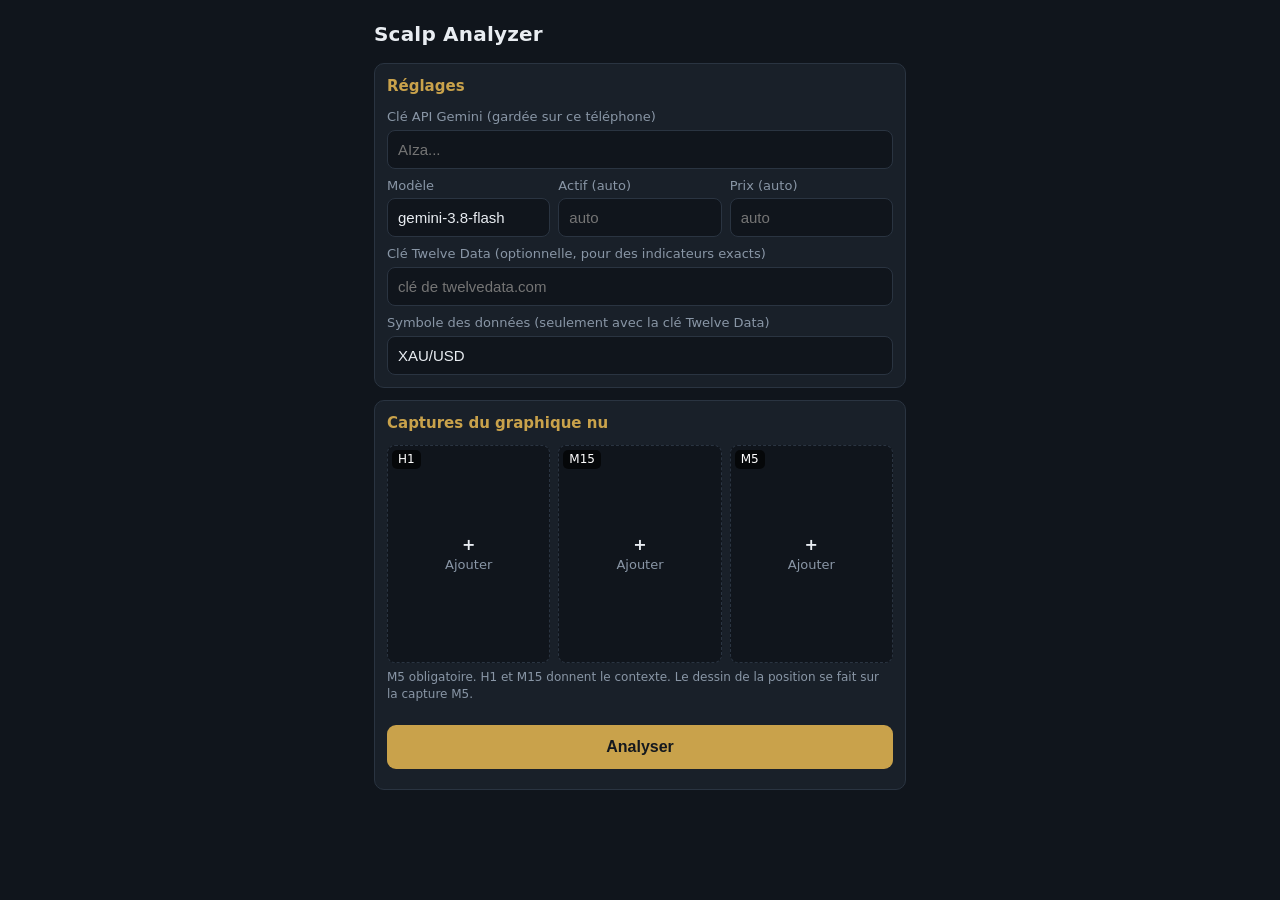
==== index.html @ 18e1fd4e "Add files via upload" ====
<!DOCTYPE html>
<html lang="fr">
<head>
<meta charset="utf-8">
<meta name="viewport" content="width=device-width,initial-scale=1">
<meta name="theme-color" content="#10151c">
<link rel="manifest" href="manifest.json">
<link rel="icon" href="icon-192.png">
<link rel="apple-touch-icon" href="icon-192.png">
<title>Scalp Analyzer</title>
<style>
:root{--bg:#10151c;--pan:#192029;--line:#2a3441;--tx:#e9edf2;--mut:#8996a6;--brass:#c9a24b;--buy:#2fbf71;--sell:#e5534b;--blue:#4c8dff}
*{box-sizing:border-box}
body{margin:0;background:var(--bg);color:var(--tx);font:15px/1.45 system-ui,-apple-system,"Segoe UI",Roboto,sans-serif;padding:14px 14px 60px;max-width:560px;margin-inline:auto}
h1{font-size:20px;margin:6px 0 14px;letter-spacing:.2px}
h2{font-size:15px;margin:0 0 10px;color:var(--brass)}
.pan{background:var(--pan);border:1px solid var(--line);border-radius:10px;padding:12px;margin-bottom:12px}
label{display:block;font-size:13px;color:var(--mut);margin:8px 0 3px}
input,select{width:100%;background:var(--bg);color:var(--tx);border:1px solid var(--line);border-radius:8px;padding:10px;font-size:15px}
input:focus,button:focus-visible{outline:2px solid var(--brass);outline-offset:1px}
.row{display:flex;gap:8px}.row>*{flex:1}
.slots{display:grid;grid-template-columns:repeat(3,1fr);gap:8px}
.slot{position:relative;border:1px dashed var(--line);border-radius:8px;aspect-ratio:3/4;display:flex;align-items:center;justify-content:center;text-align:center;font-size:13px;color:var(--mut);overflow:hidden;background:var(--bg);cursor:pointer}
.slot b{display:block;color:var(--tx);font-size:16px}
.slot img{position:absolute;inset:0;width:100%;height:100%;object-fit:cover}
.slot input{position:absolute;inset:0;opacity:0;cursor:pointer}
.slot .tag{position:absolute;left:4px;top:4px;background:#000a;color:#fff;font-size:12px;padding:1px 6px;border-radius:5px;z-index:2}
button{width:100%;background:var(--brass);color:#14181e;border:0;border-radius:9px;padding:13px;font-size:16px;font-weight:700;margin-top:10px}
button.sec{background:transparent;color:var(--tx);border:1px solid var(--line);font-weight:500;font-size:14px;padding:10px}
button:disabled{opacity:.5}
#err{color:var(--sell);font-size:14px;margin-top:8px;white-space:pre-wrap}
.verdict{display:flex;align-items:center;justify-content:space-between;margin-bottom:10px}
.badge{font-size:15px;font-weight:800;padding:4px 14px;border-radius:8px}
.BUY{background:#2fbf7122;color:var(--buy)}.SELL{background:#e5534b22;color:var(--sell)}.NO_TRADE{background:#8996a622;color:var(--mut)}
.bar{height:8px;background:var(--bg);border-radius:6px;overflow:hidden}.bar i{display:block;height:100%;background:var(--brass)}
.grid{display:grid;grid-template-columns:repeat(4,1fr);gap:6px;margin:10px 0;text-align:center}
.grid div{background:var(--bg);border-radius:8px;padding:7px 2px;font-size:12px;color:var(--mut)}.grid b{display:block;font-size:15px;color:var(--tx)}
canvas{width:100%;border-radius:8px;border:1px solid var(--line);display:block;margin-top:10px}
ul{padding-left:18px;margin:6px 0}
.hist{font-size:13px;display:flex;justify-content:space-between;border-top:1px solid var(--line);padding:7px 0;color:var(--mut)}
.hist b{color:var(--tx)}
.note{font-size:12px;color:var(--mut);margin-top:6px}
.ir{display:flex;justify-content:space-between;align-items:center;background:var(--bg);border:1px solid var(--line);border-radius:10px;padding:10px 12px;margin-bottom:7px;font-size:14px}
.pill{font-size:12px;padding:3px 10px;border-radius:14px;border:1px solid;white-space:nowrap}
.pill::before{content:"";display:inline-block;width:7px;height:7px;border-radius:50%;background:currentColor;margin-right:6px}
.pill.bull{color:var(--buy);border-color:#2fbf7155}.pill.bear{color:var(--sell);border-color:#e5534b55}.pill.neu{color:var(--brass);border-color:#c9a24b55}
#pat{margin-top:8px;font-size:14px;color:var(--tx)}
.WAIT{background:#c9a24b22;color:var(--brass)}
.valbox{background:var(--bg);border:1px solid var(--line);border-left:3px solid var(--brass);border-radius:8px;padding:9px 11px;margin:10px 0;font-size:14px}
.ckr{display:flex;gap:8px;padding:6px 0;border-top:1px solid var(--line);font-size:13px;align-items:baseline}
.ckr b{min-width:16px}.ck-oui{color:var(--buy)}.ck-par{color:var(--brass)}.ck-non{color:var(--sell)}
.ckr .pts{margin-left:auto;color:var(--mut);white-space:nowrap}
.hide{display:none}
</style>
</head>
<body>
<h1>Scalp Analyzer</h1>

<div class="pan">
  <h2>Réglages</h2>
  <label for="key">Clé API Gemini (gardée sur ce téléphone)</label>
  <input id="key" type="password" autocomplete="off" placeholder="AIza...">
  <div class="row">
    <div><label for="model">Modèle</label><input id="model"></div>
    <div><label for="asset">Actif (auto)</label><input id="asset" placeholder="auto"></div>
    <div><label for="price">Prix (auto)</label><input id="price" inputmode="decimal" placeholder="auto"></div>
  </div>
  <label for="tdkey">Clé Twelve Data (optionnelle, pour des indicateurs exacts)</label>
  <input id="tdkey" type="password" autocomplete="off" placeholder="clé de twelvedata.com">
  <label for="sym">Symbole des données (seulement avec la clé Twelve Data)</label>
  <input id="sym" placeholder="XAU/USD">
</div>

<div class="pan">
  <h2>Captures du graphique nu</h2>
  <div class="slots" id="slots"></div>
  <p class="note">M5 obligatoire. H1 et M15 donnent le contexte. Le dessin de la position se fait sur la capture M5.</p>
  <button id="go">Analyser</button>
  <div id="err"></div>
</div>

<div class="pan hide" id="res">
  <div class="verdict"><span class="badge" id="vd"></span><span id="cf"></span></div>
  <div class="bar"><i id="cfbar"></i></div>
  <div class="valbox hide" id="val"></div>
  <div class="grid">
    <div>Entrée<b id="e"></b></div><div>SL<b id="s"></b></div><div>TP<b id="t"></b></div><div>RR<b id="rr"></b></div>
  </div>
  <h2 id="ckt" class="hide" style="margin:14px 0 4px;font-size:14px">Pourquoi ce score</h2>
  <div id="ck"></div>
  <p class="note" id="pl"></p>
  <canvas id="cv"></canvas>
  <button class="sec" id="dl">Enregistrer l'image annotée</button>
  <p id="why"></p>
  <ul id="conf"></ul>
  <p class="note" id="inv"></p>
  <p id="att"></p>
  <div id="pb" class="hide">
    <h2 style="margin:16px 0 8px">Setup conditionnel</h2>
    <p id="pbc" style="margin:0 0 6px"></p>
    <div class="grid"><div>Entrée<b id="pbe"></b></div><div>SL<b id="pbs"></b></div><div>TP<b id="pbt"></b></div><div>RR<b id="pbr"></b></div></div>
    <canvas id="cv2"></canvas>
  </div>
  <div id="sc" class="hide">
    <h2 style="margin:16px 0 8px">Scénario le plus probable</h2>
    <p id="sct" style="margin:0 0 4px;font-weight:700"></p>
    <p id="scd" style="margin:0 0 6px"></p>
    <ol id="sce" style="padding-left:20px;margin:6px 0"></ol>
    <canvas id="cv3"></canvas>
    <p class="note" id="sca"></p>
  </div>
  <p class="note">Les lignes sont placées par Gemini à l'œil : vérifie-les avec l'échelle de prix avant de passer l'ordre.</p>
</div>

<div class="pan hide" id="ind">
  <h2>Indicateurs techniques</h2>
  <div id="il"></div>
  <div id="pat"></div>
  <p class="note" id="indnote">Valeurs estimées visuellement par Gemini à partir des bougies. Ce sont des approximations, pas des calculs exacts.</p>
</div>

<div class="pan hide" id="hp"><h2>Historique</h2><div id="hl"></div></div>

<script>
const $=id=>document.getElementById(id);
const st={get(k,d){try{const v=localStorage.getItem(k);return v===null?d:v}catch(e){return d}},set(k,v){try{localStorage.setItem(k,v)}catch(e){}}};
$('key').value=st.get('key','');$('model').value=st.get('model','gemini-3.8-flash');$('asset').value='';$('tdkey').value=st.get('tdkey','');$('sym').value=st.get('sym','XAU/USD');
const imgs={H1:null,M15:null,M5:null};

const PROMPT=`Tu es un trader professionnel ICT/SMC et price action, spécialisé dans le scalping en M5.
Je te donne des graphiques NUS (bougies seulement) étiquetés H1, M15, M5.
Actif : {ASSET}. Prix actuel : {PRICE}.

MÉTHODE :
- Liquidité : hauts/bas égaux, hauts/bas évidents, liquidité non prise.
- Imbalance / FVG non comblés.
- Order Block : zone d'accumulation (tout l'amas de bougies) à la base d'un mouvement impulsif qui laisse de l'imbalance. Ignore les OB déjà mitigés.
- Il faut au moins 2 confluences pour valider un trade (ex. OB + FVG, ou liquidité prise + OB).
- Entrée sur le retour du prix dans la zone. TP sur la prochaine liquidité. RR minimum 1.5.
- H1 et M15 donnent seulement le biais. Le M5 décide : un setup M5 propre contre le biais est permis avec une confiance plus basse.
- C'est du scalping : chaque analyse est indépendante, pas de limite de trades.
- NO_TRADE uniquement si aucun setup propre n'existe (pas de zone claire, prix au milieu d'un range, RR sous 1.5).

RÈGLES :
- Ne devine pas les niveaux. Si tu ne lis pas un prix avec certitude, utilise le prix actuel comme repère pour caler l'échelle.
- Ne cours pas après le prix. Si le mouvement est déjà très étendu (prix loin de la dernière zone valide OB/FVG de H1 ou M15, impulsion déjà bien avancée, ou entrée seulement possible sur un micro-FVG au sommet), ne propose PAS d'entrée : réponds NO_TRADE et indique dans "attente" la zone de prix et la condition à attendre (ex. retour dans l'OB M15 vers X puis rejet).
- plan_conditionnel : à remplir quand le trade ne peut plus être pris maintenant (entrée manquée, prix déjà parti) ou quand tu réponds NO_TRADE alors qu'un setup propre existerait si le prix revenait dans une zone (OB, FVG, retest d'une cassure, liquidité à venir). Donne sens, zone_min, zone_max, entree, sl, tp, rr (au moins 1.5), condition (la confirmation à attendre dans la zone, ex. rejet M5) et les coordonnées overlay sur la capture M5 (entry_y, sl_y, tp_y et zone {ymin,xmin,ymax,xmax}, entiers 0-1000). Si un trade est prenable maintenant, ou si aucun plan propre n'existe, mets null.
- scenario : décris TOUJOURS (même si NO_TRADE) le scénario le plus probable pour les prochaines bougies M5/M15 : biais ("haussier", "baissier" ou "range"), description courte (2 à 3 phrases), 2 à 4 etapes concrètes avec niveaux de prix (ex. retour dans le FVG vers X, rejet, puis extension vers la liquidité à Y), chemin = les points du trajet projeté sur la capture M5 (x et y entiers 0-1000, le premier point = la dernière bougie, label court), alternatif = ce qui invaliderait ce scénario et ce qui se passerait alors. Reste cohérent avec le verdict et le plan conditionnel. C'est ta lecture du graphique, pas une certitude.
- Une liquidité déjà touchée par une mèche est consommée : ne l'utilise ni comme TP ni comme confluence.
- type_ordre : "LIMIT" (ordre en attente dans la zone) ou "MARCHE" (le prix est déjà dans la zone). Vide si NO_TRADE.
- action : "ENTRER" si le trade est prenable maintenant (confirmation M5 déjà visible dans la zone, OU ordre limite sur une zone valide pas encore touchée) ; "ATTENDRE" s'il manque une validation ou si le trade n'existe qu'au retour du prix dans une zone (plan conditionnel) ; "PAS_DE_TRADE" sinon.
- validation : si ATTENDRE, la validation précise à attendre, avec un niveau de prix (ex. "clôture M5 au-dessus de 51700", "rejet de la zone 51600-51640 avec mèche et clôture verte"). Si ENTRER, le déclencheur (ex. "ordre limite à 51680"). niveau = le prix clé (0 si aucun).
- criteres : évalue le trade présenté (le principal, ou le plan conditionnel si NO_TRADE) avec exactement ces 6 clés. Pour chacune : v = "oui", "partiel" ou "non", et c = commentaire de 12 mots maximum. biais (H1 et M15 alignés avec le trade), zone (entrée sur OB/FVG valide non mitigé), liquidite (liquidité prise avant l'entrée ou cible de liquidité claire et non consommée), confluences (au moins 2), confirmation (le M5 a déjà confirmé : rejet, clôture, cassure), fraicheur (le mouvement n'est pas déjà étendu). Sois sévère : "oui" seulement si c'est visible sur la capture.
- Ne donne PAS de chiffre de confiance ni de score : l'app le calcule à partir de criteres.
- prix_lu : le prix actuel que tu lis sur la capture M5 (étiquette de prix de la dernière bougie, sur l'échelle de droite). 0 si illisible.
- actif_lu : l'actif et le timeframe que tu lis sur la capture M5 (ex. XAUUSD M5). Si les captures ne montrent pas le même actif, réponds NO_TRADE et signale-le dans raisons.

OVERLAY : coordonnées sur la capture M5, entiers de 0 à 1000 (0 = haut/gauche, 1000 = bas/droite).
- entry_y, sl_y, tp_y : position verticale des lignes.
- zones : rectangles des zones utilisées. type = "OB", "FVG" ou "LIQ".

INDICATEURS : même sur un graphique nu, estime visuellement l'état de ces indicateurs à partir des bougies : RSI (14), MACD, Volume, Tendance, EMA 50/200, Bollinger, Stochastique, ADX, Ichimoku, ATR. Donne une valeur approximative (avec ~ devant) et un état cohérent avec la valeur (ex. Stochastique "Survendu" seulement sous 20, "Suracheté" au-dessus de 80). Si tu ne peux pas estimer un indicateur, mets valeur "?" et sens "neutral". sens = "bull", "bear" ou "neutral". pattern = la figure ou le pattern principal détecté.

RÉPONDS UNIQUEMENT EN JSON valide :
{"verdict":"BUY|SELL|NO_TRADE","entree":0,"sl":0,"tp":0,"rr":0,"prix_lu":0,"actif_lu":"","type_ordre":"LIMIT","action":"ENTRER","validation":{"texte":"","niveau":0},"criteres":{"biais":{"v":"oui","c":""},"zone":{"v":"oui","c":""},"liquidite":{"v":"oui","c":""},"confluences":{"v":"oui","c":""},"confirmation":{"v":"oui","c":""},"fraicheur":{"v":"oui","c":""}},"attente":"","plan_conditionnel":{"sens":"BUY","zone_min":0,"zone_max":0,"entree":0,"sl":0,"tp":0,"rr":0,"condition":"","overlay":{"entry_y":0,"sl_y":0,"tp_y":0,"zone":{"ymin":0,"xmin":0,"ymax":0,"xmax":0}}},"scenario":{"titre":"","biais":"haussier","description":"","etapes":[""],"chemin":[{"x":0,"y":0,"label":""}],"alternatif":""},
"confluences":["..."],"invalidation":"...","raisons":"explication courte",
"indicateurs":[{"nom":"RSI (14)","valeur":"~54","etat":"Haussier","sens":"bull"}],"pattern":"...",
"overlay":{"entry_y":0,"sl_y":0,"tp_y":0,"zones":[{"type":"OB","label":"OB","ymin":0,"xmin":0,"ymax":0,"xmax":0}]}}`;

/* Emplacements de captures */
function loadImg(file){return new Promise((ok,ko)=>{const r=new FileReader();r.onerror=ko;r.onload=()=>{const im=new Image();im.onerror=ko;im.onload=()=>{const s=Math.min(1,1600/Math.max(im.width,im.height));const c=document.createElement('canvas');c.width=Math.round(im.width*s);c.height=Math.round(im.height*s);c.getContext('2d').drawImage(im,0,0,c.width,c.height);ok(c)};im.src=r.result};r.readAsDataURL(file)})}
['H1','M15','M5'].forEach(tf=>{
  const d=document.createElement('label');d.className='slot';d.style.margin=0;
  d.innerHTML=`<span class="tag">${tf}</span><span><b>+</b>Ajouter</span><input type="file" accept="image/*">`;
  d.querySelector('input').onchange=async e=>{
    const f=e.target.files[0];if(!f)return;
    try{const c=await loadImg(f);imgs[tf]=c;let im=d.querySelector('img');if(!im){im=document.createElement('img');d.appendChild(im)}im.src=c.toDataURL('image/jpeg',.6);}
    catch(x){$('err').textContent='Image illisible : '+tf}
  };
  $('slots').appendChild(d);
});

/* Indicateurs */
let real=null;
const fmt=n=>(n==null||isNaN(n))?'n/d':(Math.abs(n)>=100?n.toFixed(2):n.toFixed(4));
async function fetchSeries(sym,iv,key){
  const u='https://api.twelvedata.com/time_series?symbol='+encodeURIComponent(sym)+'&interval='+iv+'&outputsize=250&order=asc&apikey='+encodeURIComponent(key);
  const r=await fetch(u),j=await r.json();
  if(j.status==='error'||!j.values)throw new Error(j.message||('pas de données '+sym+' '+iv));
  return j.values.map(v=>({t:v.datetime,o:+v.open,h:+v.high,l:+v.low,c:+v.close,v:+v.volume||0}));
}
function ema(a,p){const k=2/(p+1);let e=a.slice(0,p).reduce((x,y)=>x+y,0)/p;const o=Array(p-1).fill(null);o.push(e);for(let i=p;i<a.length;i++){e=a[i]*k+e*(1-k);o.push(e)}return o}
function rsi(c,p=14){let g=0,l=0;for(let i=1;i<=p;i++){const d=c[i]-c[i-1];d>=0?g+=d:l-=d}g/=p;l/=p;for(let i=p+1;i<c.length;i++){const d=c[i]-c[i-1];g=(g*(p-1)+Math.max(d,0))/p;l=(l*(p-1)+Math.max(-d,0))/p}return l===0?100:100-100/(1+g/l)}
function trArr(b){return b.map((x,i)=>i?Math.max(x.h-x.l,Math.abs(x.h-b[i-1].c),Math.abs(x.l-b[i-1].c)):x.h-x.l)}
function atr(b,p=14){const t=trArr(b);let a=t.slice(1,p+1).reduce((x,y)=>x+y,0)/p;for(let i=p+1;i<t.length;i++)a=(a*(p-1)+t[i])/p;return a}
function macd(c){const e1=ema(c,12),e2=ema(c,26),m=[];for(let i=0;i<c.length;i++)if(e1[i]!=null&&e2[i]!=null)m.push(e1[i]-e2[i]);const s=ema(m,9),L=m.length-1;return{m:m[L],s:s[L],h:m[L]-s[L]}}
function stoch(b){const raw=[];for(let i=13;i<b.length;i++){const w=b.slice(i-13,i+1),hh=Math.max(...w.map(x=>x.h)),ll=Math.min(...w.map(x=>x.l));raw.push(hh===ll?50:100*(b[i].c-ll)/(hh-ll))}const k=[];for(let i=2;i<raw.length;i++)k.push((raw[i]+raw[i-1]+raw[i-2])/3);const n=k.length-1;return{k:k[n],d:(k[n]+k[n-1]+k[n-2])/3}}
function adx(b,p=14){
  const tr=[],pd=[],md=[];
  for(let i=1;i<b.length;i++){const up=b[i].h-b[i-1].h,dn=b[i-1].l-b[i].l;pd.push(up>dn&&up>0?up:0);md.push(dn>up&&dn>0?dn:0);tr.push(Math.max(b[i].h-b[i].l,Math.abs(b[i].h-b[i-1].c),Math.abs(b[i].l-b[i-1].c)))}
  const sm=a=>a.slice(0,p).reduce((x,y)=>x+y,0);
  let T=sm(tr),P=sm(pd),M=sm(md),pi=0,mi=0;const dx=[];
  for(let i=p-1;i<tr.length;i++){
    if(i>p-1){T=T-T/p+tr[i];P=P-P/p+pd[i];M=M-M/p+md[i]}
    pi=100*P/T;mi=100*M/T;dx.push(100*Math.abs(pi-mi)/((pi+mi)||1));
  }
  let a=dx.slice(0,p).reduce((x,y)=>x+y,0)/p;
  for(let i=p;i<dx.length;i++)a=(a*(p-1)+dx[i])/p;
  return{adx:a,pi,mi};
}
function hl(b,i,p){const w=b.slice(i-p+1,i+1);return(Math.max(...w.map(x=>x.h))+Math.min(...w.map(x=>x.l)))/2}
function ichi(b){const n=b.length,i=n-27,a=(hl(b,i,9)+hl(b,i,26))/2,bb=hl(b,i,52);return{top:Math.max(a,bb),bot:Math.min(a,bb)}}
function calc(b){
  if(b.length<80)throw new Error('pas assez de bougies');
  const c=b.map(x=>x.c),L=c.length-1,p=c[L];
  const e50=ema(c,50)[L],e200=b.length>=200?ema(c,200)[L]:null;
  const R=rsi(c),M=macd(c),S=stoch(b),A=adx(b),I=ichi(b),AT=atr(b);
  const w=c.slice(-20),sma=w.reduce((x,y)=>x+y,0)/20,sd=Math.sqrt(w.reduce((x,y)=>x+(y-sma)**2,0)/20);
  const pb=sd?(p-(sma-2*sd))/(4*sd):0.5;
  const t=trArr(b.slice(-100)),atrAvg=t.reduce((x,y)=>x+y,0)/t.length;
  const vols=b.map(x=>x.v),vOk=vols.slice(-20).some(v=>v>0);
  const vr=vOk?(vols.slice(-5).reduce((x,y)=>x+y,0)/5)/((vols.slice(-25,-5).reduce((x,y)=>x+y,0)/20)||1):null;
  const ref=e200!=null?e200:e50;
  const trend=e200!=null?(p>e50&&e50>e200?1:p<e50&&e50<e200?-1:0):(p>e50?1:p<e50?-1:0);
  return{p,e50,e200,R,M,S,A,I,AT,pb,atrRatio:AT/atrAvg,vr,trend};
}
function rows(r){
  const B='bull',D='bear',N='neutral',o=[];
  o.push({nom:'RSI (14)',valeur:r.R.toFixed(0),etat:r.R>70?'Suracheté':r.R<30?'Survendu':r.R>=50?'Haussier':'Baissier',sens:r.R>70?D:r.R<30?B:r.R>=50?B:D});
  o.push({nom:'MACD',valeur:'',etat:r.M.h>0?'Haussier':'Baissier',sens:r.M.h>0?B:D});
  o.push({nom:'Volume',valeur:'',etat:r.vr==null?'n/d':r.vr>1.2?'Élevé':r.vr<0.8?'Faible':'Normal',sens:N});
  o.push({nom:'Tendance',valeur:'',etat:r.trend>0?'Haussier':r.trend<0?'Baissier':'Neutre',sens:r.trend>0?B:r.trend<0?D:N});
  o.push({nom:'EMA 50/200',valeur:'',etat:r.e200==null?'n/d':r.e50>r.e200?'50 au-dessus de 200':'50 sous 200',sens:r.e200==null?N:r.e50>r.e200?B:D});
  o.push({nom:'Bollinger',valeur:'',etat:r.pb<0.2?'Bas de bande':r.pb>0.8?'Haut de bande':'Milieu',sens:r.pb<0.2?B:r.pb>0.8?D:N});
  o.push({nom:'Stochastique',valeur:r.S.k.toFixed(0),etat:r.S.k<20?'Survendu':r.S.k>80?'Suracheté':r.S.k>r.S.d?'Haussier':'Baissier',sens:r.S.k<20?B:r.S.k>80?D:r.S.k>r.S.d?B:D});
  o.push({nom:'ADX',valeur:r.A.adx.toFixed(0),etat:r.A.adx>=25?'Forte tendance':r.A.adx>=20?'Tendance modérée':'Range',sens:r.A.adx>=20?(r.A.pi>r.A.mi?B:D):N});
  o.push({nom:'Ichimoku',valeur:'',etat:r.p>r.I.top?'Au-dessus du nuage':r.p<r.I.bot?'Sous le nuage':'Dans le nuage',sens:r.p>r.I.top?B:r.p<r.I.bot?D:N});
  o.push({nom:'ATR (14)',valeur:fmt(r.AT),etat:r.atrRatio>1.3?'Vol. haute':r.atrRatio<0.7?'Vol. basse':'Vol. normale',sens:N});
  return o;
}
function sumLine(tf,r){
  const T=r.trend>0?'haussière':r.trend<0?'baissière':'neutre';
  return tf+' : prix '+fmt(r.p)+' | tendance '+T+' | EMA50 '+fmt(r.e50)+' | EMA200 '+fmt(r.e200)+' | RSI '+r.R.toFixed(0)+' | MACD hist '+fmt(r.M.h)+' | Stoch K '+r.S.k.toFixed(0)+' | ADX '+r.A.adx.toFixed(0)+' (+DI '+r.A.pi.toFixed(0)+', -DI '+r.A.mi.toFixed(0)+') | ATR '+fmt(r.AT)+' | %B Bollinger '+r.pb.toFixed(2)+' | nuage Ichimoku '+fmt(r.I.bot)+' à '+fmt(r.I.top);
}
function buildData(m5,r){
  const rows40=m5.slice(-40).map(x=>x.t.slice(5,16)+' '+fmt(x.o)+' '+fmt(x.h)+' '+fmt(x.l)+' '+fmt(x.c)).join('\n');
  return '\n\nDONNÉES DE MARCHÉ RÉELLES pour le symbole '+$('sym').value.trim()+' (calculées, exactes : elles priment sur ta lecture visuelle ; si l\'actif des captures est différent, ignore-les) :\n'+sumLine('H1',r.h1)+'\n'+sumLine('M15',r.m15)+'\n'+sumLine('M5',r.m5)+'\nDernières bougies M5 (date heure, ouverture haut bas clôture) :\n'+rows40+'\n\nConsigne : entrée, SL et TP doivent être cohérents avec ces prix réels et avec l\'ATR M5 (SL typique de 1 à 2 ATR). Mets "indicateurs":[] dans le JSON car l\'app les calcule elle-même.';
}

/* Analyse */
$('price').addEventListener('input',()=>{$('price').dataset.auto=''});
$('go').onclick=async()=>{
  $('err').textContent='';
  if($('price').dataset.auto==='1'){$('price').value='';$('price').dataset.auto=''}
  const key=$('key').value.trim();
  if(!key){$('err').textContent='Entre ta clé API Gemini.';return}
  if(!imgs.M5){$('err').textContent='Ajoute au moins la capture M5.';return}
  const tdk=$('tdkey').value.trim(),sym=$('sym').value.trim();
  st.set('key',key);st.set('model',$('model').value.trim());st.set('tdkey',tdk);st.set('sym',sym);
  $('go').disabled=true;$('go').textContent='Analyse en cours...';
  let wl=null;try{wl=await navigator.wakeLock.request('screen')}catch(e){}
  const t0=Date.now(),tick=setInterval(()=>{if($('go').textContent.indexOf('Analyse')===0)$('go').textContent='Analyse en cours... '+Math.round((Date.now()-t0)/1000)+' s'},1000);
  real=null;let extra='',warn='';
  try{
    if(tdk&&sym){
      try{
        const [m5,m15,h1]=await Promise.all([fetchSeries(sym,'5min',tdk),fetchSeries(sym,'15min',tdk),fetchSeries(sym,'1h',tdk)]);
        real={m5:calc(m5),m15:calc(m15),h1:calc(h1)};
        $('price').value=fmt(m5[m5.length-1].c);$('price').dataset.auto='1';
        extra=buildData(m5,real);
      }catch(e){warn='Données de marché indisponibles ('+e.message+'). Indicateurs estimés par Gemini.'}
    }
    const assetIn=$('asset').value.trim(),asset=assetIn||"non fourni : lis le nom de l'actif sur la capture (en haut à gauche du graphique)",price=$('price').value.trim()||"non fourni : lis-le sur la capture M5 (étiquette de prix de la dernière bougie, sur l'échelle de droite)";
    const parts=[{text:PROMPT.replace('{ASSET}',asset).replace('{PRICE}',price)+extra}];
    for(const tf of ['H1','M15','M5']) if(imgs[tf]) parts.push({text:'Capture '+tf+' :'},{inline_data:{mime_type:'image/jpeg',data:imgs[tf].toDataURL('image/jpeg',.88).split(',')[1]}});
    let think=true;
    const mk=()=>JSON.stringify({contents:[{parts}],generationConfig:Object.assign({responseMimeType:'application/json',temperature:.3},think?{thinkingConfig:{thinkingLevel:'low'}}:{})});
    const first=$('model').value.trim();
    const models=[first].concat(['gemini-3.8-flash','gemini-3.7-flash','gemini-3.5-flash'].filter(m=>m!==first));
    let j=null,last='';
    for(let mi=0;mi<models.length&&!j;mi++){
      for(let t=0;t<2&&!j;t++){
        if(mi||t)$('go').textContent='Gemini surchargé, nouvel essai...';
        try{
          const r=await fetch('https://generativelanguage.googleapis.com/v1beta/models/'+encodeURIComponent(models[mi])+':generateContent?key='+encodeURIComponent(key),{method:'POST',headers:{'Content-Type':'application/json'},body:mk()});
          const x=await r.json();
          if(r.ok){j=x;break}
          last=(x.error&&x.error.message)||('Erreur '+r.status);
          if(r.status===400&&think&&/thinking/i.test(last)){think=false;t--;continue}
          if(r.status===404)break;
          if(![429,500,503,504].includes(r.status))throw new Error(last);
        }catch(e){
          if(e instanceof TypeError)last='Connexion interrompue : reste sur l\'app pendant l\'analyse';
          else throw e;
        }
        await new Promise(z=>setTimeout(z,2500));
      }
    }
    if(!j)throw new Error(last);
    const txt=j.candidates[0].content.parts.map(p=>p.text||'').join('').replace(/```json|```/g,'').trim();
    const d=JSON.parse(txt);
    if(real&&d.actif_lu){const n=x=>String(x).toUpperCase().replace(/[^A-Z0-9]/g,'');const a=n(d.actif_lu),b=n(sym).slice(0,6);if(b&&!a.includes(b)){real=null;warn='Les données Twelve Data ('+sym+') ne correspondent pas à l\'actif des captures ('+d.actif_lu+') : indicateurs estimés par Gemini.'}}
    show(d);save(d,assetIn||d.actif_lu||'?');
    if(warn)$('err').textContent=warn;
  }catch(e){$('err').textContent='Échec : '+e.message}
  clearInterval(tick);
  try{if(wl)wl.release()}catch(e){}
  $('go').disabled=false;$('go').textContent='Analyser';
};

/* Affichage + dessin */
function show(d){
  $('res').classList.remove('hide');
  const v=['BUY','SELL'].includes(d.verdict)?d.verdict:'NO_TRADE';
  const pc=d.plan_conditionnel,okp=!!(pc&&pc.entree&&pc.sl&&pc.tp);
  let act=['ENTRER','ATTENDRE','PAS_DE_TRADE'].includes(d.action)?d.action:(v==='NO_TRADE'?'PAS_DE_TRADE':'ENTRER');
  if(v==='NO_TRADE')act=okp?'ATTENDRE':'PAS_DE_TRADE';
  const keys=[['biais','Biais H1/M15',20],['zone','Zone valide',20],['liquidite','Liquidité',15],['confluences','Confluences',10],['confirmation','Confirmation M5',15],['fraicheur','Mouvement frais',10]];
  const cr=(d.criteres&&typeof d.criteres==='object')?d.criteres:null;
  const T=v!=='NO_TRADE'?{sens:v,entree:d.entree,sl:d.sl,tp:d.tp}:(okp?{sens:pc.sens,entree:pc.entree,sl:pc.sl,tp:pc.tp}:null);
  const rrv=(T&&T.entree&&T.sl&&T.tp&&T.entree!==T.sl)?Math.abs(T.tp-T.entree)/Math.abs(T.entree-T.sl):0;
  const rrPts=rrv>=2?10:rrv>=1.5?5:0;
  const val=x=>{const q=x&&typeof x==='object'?x.v:x;return q==='oui'||q==='partiel'?q:'non'};
  let score=null;
  if(cr&&T){score=rrPts;keys.forEach(k=>{const q=val(cr[k[0]]);score+=k[2]*(q==='oui'?1:q==='partiel'?.5:0)});score=Math.round(score)}
  else if(T&&d.confiance!=null)score=Math.max(0,Math.min(100,+d.confiance||0));
  const buy=T&&String(T.sens).toUpperCase()!=='SELL';
  $('vd').textContent={ENTRER:'ENTRER MAINTENANT',ATTENDRE:'ATTENDRE LA VALIDATION',PAS_DE_TRADE:'PAS DE TRADE'}[act];
  $('vd').className='badge '+(act==='ENTRER'?(buy?'BUY':'SELL'):act==='ATTENDRE'?'WAIT':'NO_TRADE');
  $('cf').textContent=score==null?'':score+'/100 · '+(score>=70?'Solide':score>=50?'Correct':'Faible');
  $('cfbar').style.width=(score||0)+'%';
  const va=d.validation&&d.validation.texte?d.validation:null,sensTxt=T?(buy?'ACHAT':'VENTE'):'';
  let vt='';
  if(act==='ATTENDRE')vt=sensTxt+' · Attendre : '+(va?va.texte+(va.niveau?' (niveau '+va.niveau+')':''):(d.attente||'une confirmation M5 dans la zone'));
  else if(act==='ENTRER')vt=sensTxt+' · '+(va?va.texte:(d.type_ordre==='MARCHE'?'entrée au marché':'ordre limite'))+(d.type_ordre?' ('+(d.type_ordre==='MARCHE'?'AU MARCHÉ':'LIMIT')+')':'');
  $('val').textContent=vt;$('val').classList.toggle('hide',!vt);
  const f=x=>x?x:'-';
  $('e').textContent=f(T&&T.entree);$('s').textContent=f(T&&T.sl);$('t').textContent=f(T&&T.tp);$('rr').textContent=rrv?rrv.toFixed(2):'-';
  $('ck').innerHTML='';
  $('ckt').classList.toggle('hide',!(cr&&T));
  if(cr&&T)keys.concat([['rr','Ratio R/R',10]]).forEach(k=>{
    let q,com,pts;
    if(k[0]==='rr'){q=rrv>=2?'oui':rrv>=1.5?'partiel':'non';com='RR '+(rrv?rrv.toFixed(2):'-');pts=rrPts}
    else{const x=cr[k[0]];q=val(x);com=(x&&typeof x==='object'&&x.c)||'';pts=Math.round(k[2]*(q==='oui'?1:q==='partiel'?.5:0))}
    const r=document.createElement('div');r.className='ckr';
    const m=document.createElement('b');m.className=q==='oui'?'ck-oui':q==='partiel'?'ck-par':'ck-non';m.textContent=q==='oui'?'✓':q==='partiel'?'◐':'✗';
    const t=document.createElement('span');t.textContent=k[1]+(com?' : '+com:'');
    const c=document.createElement('span');c.className='pts';c.textContent=pts+'/'+k[2];
    r.append(m,t,c);$('ck').appendChild(r);
  });
  $('why').textContent=d.raisons||'';
  $('pl').textContent=(d.actif_lu||d.prix_lu)?('Lu sur la capture M5 : '+(d.actif_lu||'')+(d.prix_lu?' à '+d.prix_lu:'')):'';
  $('conf').innerHTML='';(d.confluences||[]).forEach(x=>{const li=document.createElement('li');li.textContent=x;$('conf').appendChild(li)});
  $('att').textContent=d.attente?('À surveiller : '+d.attente):'';
  $('inv').textContent=d.invalidation?'Invalidation : '+d.invalidation:'';
  const ind=real?rows(real.m5):(Array.isArray(d.indicateurs)?d.indicateurs:[]);
  const bias=x=>x.trend>0?'haussier':x.trend<0?'baissier':'neutre';
  $('indnote').textContent=real?('Indicateurs M5 calculés sur données de marché réelles. Biais M15 : '+bias(real.m15)+', H1 : '+bias(real.h1)+'.'):'Valeurs estimées visuellement par Gemini à partir des bougies. Ce sont des approximations, pas des calculs exacts.';
  $('ind').classList.toggle('hide',!ind.length);$('il').innerHTML='';
  ind.forEach(i=>{const r=document.createElement('div');r.className='ir';const a=document.createElement('span');a.textContent=(i.nom||'')+(i.valeur&&i.valeur!=='?'?' '+i.valeur:'');const b=document.createElement('span');b.className='pill '+({bull:'bull',bear:'bear'}[i.sens]||'neu');b.textContent=i.etat||'';r.append(a,b);$('il').appendChild(r)});
  $('pat').textContent=d.pattern?'Pattern détecté : '+d.pattern:'';
  $('cv').style.display=(v==='NO_TRADE')?'none':'block';
  $('pb').classList.toggle('hide',!okp);
  if(okp){
    $('pbc').textContent=(pc.sens||'')+' si le prix revient dans '+(pc.zone_min&&pc.zone_max?pc.zone_min+' - '+pc.zone_max:'la zone')+'. '+(pc.condition||'');
    $('pbe').textContent=pc.entree;$('pbs').textContent=pc.sl;$('pbt').textContent=pc.tp;$('pbr').textContent=pc.rr||'-';
    drawPlan(pc);
  }
  const sc=d.scenario,oks=!!(sc&&sc.description);
  $('sc').classList.toggle('hide',!oks);
  if(oks){
    $('sct').textContent=(sc.titre||'Scénario')+(sc.biais?' ('+sc.biais+')':'');
    $('scd').textContent=sc.description;
    $('sce').innerHTML='';(Array.isArray(sc.etapes)?sc.etapes:[]).forEach(e=>{const li=document.createElement('li');li.textContent=e;$('sce').appendChild(li)});
    $('sca').textContent=sc.alternatif?('Alternatif : '+sc.alternatif):'';
    drawPath(sc);
  }
  draw(d,v);
  $('res').scrollIntoView({behavior:'smooth'});
}
function drawPath(sc){
  const src=imgs.M5,cv=$('cv3'),w=src.width,h=src.height,x=cv.getContext('2d');
  cv.width=w;cv.height=h;x.drawImage(src,0,0);
  const P=(sc.chemin||[]).filter(p=>p&&isFinite(p.x)&&isFinite(p.y));
  if(P.length<2){cv.style.display='none';return}
  cv.style.display='block';
  const fs=Math.max(13,Math.round(w/42)),X=n=>n/1000*w,Y=n=>Math.max(0,Math.min(h,n/1000*h));
  x.font='bold '+fs+'px system-ui,sans-serif';x.textBaseline='middle';
  x.strokeStyle='#c9a24b';x.lineWidth=Math.max(3,w/300);x.setLineDash([14,9]);
  x.beginPath();P.forEach((p,i)=>i?x.lineTo(X(p.x),Y(p.y)):x.moveTo(X(p.x),Y(p.y)));x.stroke();x.setLineDash([]);
  const a=P[P.length-2],b=P[P.length-1],ang=Math.atan2(Y(b.y)-Y(a.y),X(b.x)-X(a.x)),hl=fs*1.4;
  x.fillStyle='#c9a24b';x.beginPath();x.moveTo(X(b.x),Y(b.y));
  x.lineTo(X(b.x)-hl*Math.cos(ang-.45),Y(b.y)-hl*Math.sin(ang-.45));
  x.lineTo(X(b.x)-hl*Math.cos(ang+.45),Y(b.y)-hl*Math.sin(ang+.45));x.closePath();x.fill();
  P.forEach((p,i)=>{
    x.fillStyle='#10151c';x.strokeStyle='#c9a24b';x.lineWidth=2;
    x.beginPath();x.arc(X(p.x),Y(p.y),fs*.65,0,7);x.fill();x.stroke();
    x.fillStyle='#c9a24b';x.textAlign='center';x.fillText(String(i),X(p.x),Y(p.y));x.textAlign='left';
    if(p.label){const t=String(p.label),tw=x.measureText(t).width+10,lx=X(p.x)>w*.6?X(p.x)-tw-fs:X(p.x)+fs;
      x.fillStyle='rgba(0,0,0,.72)';x.fillRect(lx,Y(p.y)-fs*.8,tw,fs*1.6);x.fillStyle='#fff';x.fillText(t,lx+5,Y(p.y))}
  });
}
function drawPlan(p){
  const src=imgs.M5,cv=$('cv2'),w=src.width,h=src.height,x=cv.getContext('2d');
  cv.width=w;cv.height=h;x.drawImage(src,0,0);
  const o=p.overlay;if(!o)return;
  const fs=Math.max(13,Math.round(w/42)),Y=n=>Math.max(0,Math.min(h,n/1000*h)),X=n=>n/1000*w;
  x.font='bold '+fs+'px system-ui,sans-serif';x.textBaseline='middle';
  const z=o.zone;
  if(z&&z.ymax){const x1=X(z.xmin),x2=X(z.xmax),y1=Y(z.ymin),y2=Y(z.ymax);x.fillStyle='rgba(255,166,43,.25)';x.fillRect(x1,y1,x2-x1,y2-y1);x.strokeStyle='rgba(255,166,43,.95)';x.lineWidth=2;x.strokeRect(x1,y1,x2-x1,y2-y1);x.fillStyle='#ffa62b';x.fillText('ZONE',x1+4,y1+fs*.8)}
  const L=(y,color,txt)=>{
    const yy=Y(y);x.strokeStyle=color;x.lineWidth=Math.max(2,w/400);x.setLineDash([12,7]);
    x.beginPath();x.moveTo(0,yy);x.lineTo(w,yy);x.stroke();x.setLineDash([]);
    const tw=x.measureText(txt).width+14;x.fillStyle=color;x.fillRect(w-tw,yy-fs*.8,tw,fs*1.6);
    x.fillStyle='#fff';x.fillText(txt,w-tw+7,yy);
  };
  L(o.tp_y,'#2fbf71','TP '+(p.tp||''));L(o.entry_y,'#c9a24b','SI RETOUR '+(p.entree||''));L(o.sl_y,'#e5534b','SL '+(p.sl||''));
}
function draw(d,v){
  const src=imgs.M5,cv=$('cv'),w=src.width,h=src.height,x=cv.getContext('2d');
  cv.width=w;cv.height=h;x.drawImage(src,0,0);
  const o=d.overlay;if(!o||v==='NO_TRADE')return;
  const fs=Math.max(13,Math.round(w/42)),Y=n=>Math.max(0,Math.min(h,n/1000*h)),X=n=>n/1000*w;
  x.font='bold '+fs+'px system-ui,sans-serif';x.textBaseline='middle';
  const col={OB:'76,141,255',FVG:'168,110,255',LIQ:'255,166,43'};
  (o.zones||[]).forEach(z=>{
    const c=col[z.type]||'200,200,200',x1=X(z.xmin),x2=X(z.xmax),y1=Y(z.ymin),y2=Y(z.ymax);
    x.fillStyle='rgba('+c+',.22)';x.fillRect(x1,y1,x2-x1,y2-y1);
    x.strokeStyle='rgba('+c+',.9)';x.lineWidth=2;x.strokeRect(x1,y1,x2-x1,y2-y1);
    x.fillStyle='rgb('+c+')';x.fillText(z.label||z.type,x1+4,y1+fs*.8);
  });
  const L=(y,color,txt)=>{
    const yy=Y(y);x.strokeStyle=color;x.lineWidth=Math.max(2,w/400);x.setLineDash([12,7]);
    x.beginPath();x.moveTo(0,yy);x.lineTo(w,yy);x.stroke();x.setLineDash([]);
    const tw=x.measureText(txt).width+14;x.fillStyle=color;x.fillRect(w-tw,yy-fs*.8,tw,fs*1.6);
    x.fillStyle='#fff';x.fillText(txt,w-tw+7,yy);
  };
  L(o.tp_y,'#2fbf71','TP '+(d.tp||''));L(o.entry_y,'#4c8dff','ENTRÉE '+(d.entree||''));L(o.sl_y,'#e5534b','SL '+(d.sl||''));
}
$('dl').onclick=()=>{const a=document.createElement('a');a.download='analyse-'+Date.now()+'.png';a.href=($('cv').style.display==='none'?$('cv2'):$('cv')).toDataURL('image/png');a.click()};

/* Historique (sans les images) */
function save(d,asset){
  let h=[];try{h=JSON.parse(st.get('hist','[]'))}catch(e){}
  h.unshift({t:new Date().toLocaleString('fr-FR',{day:'2-digit',month:'2-digit',hour:'2-digit',minute:'2-digit'}),a:asset,v:d.verdict,c:d.confiance,e:d.entree,s:d.sl,p:d.tp});
  st.set('hist',JSON.stringify(h.slice(0,40)));renderHist();
}
function renderHist(){
  let h=[];try{h=JSON.parse(st.get('hist','[]'))}catch(e){}
  $('hp').classList.toggle('hide',!h.length);$('hl').innerHTML='';
  h.forEach(i=>{const r=document.createElement('div');r.className='hist';
    r.innerHTML='<span>'+i.t+' <b></b></span><span></span>';
    r.querySelector('b').textContent=i.a+' '+i.v;
    r.lastChild.textContent=i.v==='NO_TRADE'?'-':(i.e+' / '+i.s+' / '+i.p+' ('+i.c+')');
    $('hl').appendChild(r)});
}
renderHist();
if('serviceWorker' in navigator){navigator.serviceWorker.register('sw.js').catch(()=>{})}
</script>
</body>
</html>
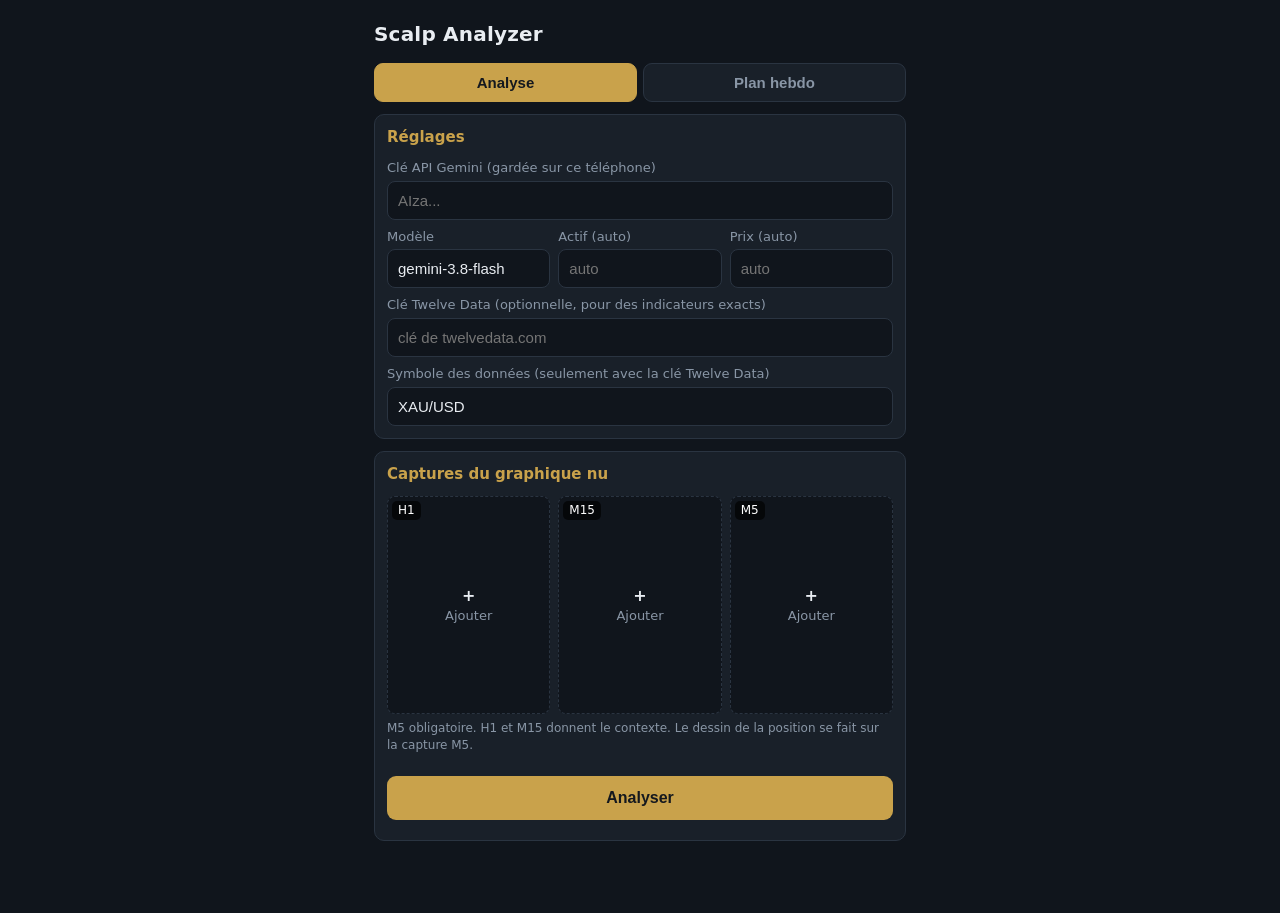
==== commit 2b4fec8d: "Add files via upload" ====
--- a/index.html
+++ b/index.html
@@ -55,6 +55,8 @@
 </head>
 <body>
 <h1>Scalp Analyzer</h1>
+<div class="pp-tabs"><button id="tabA" class="on" type="button">Analyse</button><button id="tabP" type="button">Plan hebdo</button></div>
+<div id="viewA">
 
 <div class="pan">
   <h2>Réglages</h2>
@@ -83,12 +85,15 @@
   <div class="verdict"><span class="badge" id="vd"></span><span id="cf"></span></div>
   <div class="bar"><i id="cfbar"></i></div>
   <div class="valbox hide" id="val"></div>
+  <p class="note" id="warn" style="color:var(--sell)"></p>
+  <p class="note" id="par" style="color:var(--brass)"></p>
   <div class="grid">
     <div>Entrée<b id="e"></b></div><div>SL<b id="s"></b></div><div>TP<b id="t"></b></div><div>RR<b id="rr"></b></div>
   </div>
   <h2 id="ckt" class="hide" style="margin:14px 0 4px;font-size:14px">Pourquoi ce score</h2>
   <div id="ck"></div>
   <p class="note" id="pl"></p>
+  <p class="note" id="pnote"></p>
   <canvas id="cv"></canvas>
   <button class="sec" id="dl">Enregistrer l'image annotée</button>
   <p id="why"></p>
@@ -121,6 +126,9 @@
 
 <div class="pan hide" id="hp"><h2>Historique</h2><div id="hl"></div></div>
 
+</div>
+<div id="viewP" class="hide"></div>
+
 <script>
 const $=id=>document.getElementById(id);
 const st={get(k,d){try{const v=localStorage.getItem(k);return v===null?d:v}catch(e){return d}},set(k,v){try{localStorage.setItem(k,v)}catch(e){}}};
@@ -146,6 +154,9 @@
 - Ne cours pas après le prix. Si le mouvement est déjà très étendu (prix loin de la dernière zone valide OB/FVG de H1 ou M15, impulsion déjà bien avancée, ou entrée seulement possible sur un micro-FVG au sommet), ne propose PAS d'entrée : réponds NO_TRADE et indique dans "attente" la zone de prix et la condition à attendre (ex. retour dans l'OB M15 vers X puis rejet).
 - plan_conditionnel : à remplir quand le trade ne peut plus être pris maintenant (entrée manquée, prix déjà parti) ou quand tu réponds NO_TRADE alors qu'un setup propre existerait si le prix revenait dans une zone (OB, FVG, retest d'une cassure, liquidité à venir). Donne sens, zone_min, zone_max, entree, sl, tp, rr (au moins 1.5), condition (la confirmation à attendre dans la zone, ex. rejet M5) et les coordonnées overlay sur la capture M5 (entry_y, sl_y, tp_y et zone {ymin,xmin,ymax,xmax}, entiers 0-1000). Si un trade est prenable maintenant, ou si aucun plan propre n'existe, mets null.
 - scenario : décris TOUJOURS (même si NO_TRADE) le scénario le plus probable pour les prochaines bougies M5/M15 : biais ("haussier", "baissier" ou "range"), description courte (2 à 3 phrases), 2 à 4 etapes concrètes avec niveaux de prix (ex. retour dans le FVG vers X, rejet, puis extension vers la liquidité à Y), chemin = les points du trajet projeté sur la capture M5 (x et y entiers 0-1000, le premier point = la dernière bougie, label court), alternatif = ce qui invaliderait ce scénario et ce qui se passerait alors. Reste cohérent avec le verdict et le plan conditionnel. C'est ta lecture du graphique, pas une certitude.
+- echelle : lis sur l'axe des prix de la capture M5 au moins 3 repères bien lisibles et espacés (un en haut, un au milieu, un en bas, plus l'étiquette du prix actuel si elle est visible). Pour chacun : prix (le nombre de l'étiquette) et y (position verticale de l'étiquette, entier de 0 à 1000, 0 = haut de l'image). L'app place ensuite les lignes à partir de ces repères et des prix : lis les y avec le plus grand soin.
+- Les graphiques doivent être NUS. Si tu vois sur une capture autre chose que des bougies et l'échelle de prix (indicateur, canal, ligne de tendance ou zone dessinée, texte, fenêtre vidéo ou popup qui cache le graphique), IGNORE-le totalement : ne l'utilise jamais comme signal, comme biais ni comme confluence, même s'il semble donner une direction. Liste-le dans parasites (textes courts). S'il masque une partie importante des bougies ou de l'échelle, dis-le dans raisons et mets fraicheur ou zone à partiel ou non.
+- Pour chaque zone de overlay.zones donne aussi pmin et pmax (prix bas et haut de la zone), et pour chaque point de scenario.chemin donne aussi le prix visé.
 - Une liquidité déjà touchée par une mèche est consommée : ne l'utilise ni comme TP ni comme confluence.
 - type_ordre : "LIMIT" (ordre en attente dans la zone) ou "MARCHE" (le prix est déjà dans la zone). Vide si NO_TRADE.
 - action : "ENTRER" si le trade est prenable maintenant (confirmation M5 déjà visible dans la zone, OU ordre limite sur une zone valide pas encore touchée) ; "ATTENDRE" s'il manque une validation ou si le trade n'existe qu'au retour du prix dans une zone (plan conditionnel) ; "PAS_DE_TRADE" sinon.
@@ -162,10 +173,10 @@
 INDICATEURS : même sur un graphique nu, estime visuellement l'état de ces indicateurs à partir des bougies : RSI (14), MACD, Volume, Tendance, EMA 50/200, Bollinger, Stochastique, ADX, Ichimoku, ATR. Donne une valeur approximative (avec ~ devant) et un état cohérent avec la valeur (ex. Stochastique "Survendu" seulement sous 20, "Suracheté" au-dessus de 80). Si tu ne peux pas estimer un indicateur, mets valeur "?" et sens "neutral". sens = "bull", "bear" ou "neutral". pattern = la figure ou le pattern principal détecté.
 
 RÉPONDS UNIQUEMENT EN JSON valide :
-{"verdict":"BUY|SELL|NO_TRADE","entree":0,"sl":0,"tp":0,"rr":0,"prix_lu":0,"actif_lu":"","type_ordre":"LIMIT","action":"ENTRER","validation":{"texte":"","niveau":0},"criteres":{"biais":{"v":"oui","c":""},"zone":{"v":"oui","c":""},"liquidite":{"v":"oui","c":""},"confluences":{"v":"oui","c":""},"confirmation":{"v":"oui","c":""},"fraicheur":{"v":"oui","c":""}},"attente":"","plan_conditionnel":{"sens":"BUY","zone_min":0,"zone_max":0,"entree":0,"sl":0,"tp":0,"rr":0,"condition":"","overlay":{"entry_y":0,"sl_y":0,"tp_y":0,"zone":{"ymin":0,"xmin":0,"ymax":0,"xmax":0}}},"scenario":{"titre":"","biais":"haussier","description":"","etapes":[""],"chemin":[{"x":0,"y":0,"label":""}],"alternatif":""},
+{"verdict":"BUY|SELL|NO_TRADE","entree":0,"sl":0,"tp":0,"rr":0,"prix_lu":0,"actif_lu":"","echelle":[{"prix":0,"y":0}],"parasites":[],"type_ordre":"LIMIT","action":"ENTRER","validation":{"texte":"","niveau":0},"criteres":{"biais":{"v":"oui","c":""},"zone":{"v":"oui","c":""},"liquidite":{"v":"oui","c":""},"confluences":{"v":"oui","c":""},"confirmation":{"v":"oui","c":""},"fraicheur":{"v":"oui","c":""}},"attente":"","plan_conditionnel":{"sens":"BUY","zone_min":0,"zone_max":0,"entree":0,"sl":0,"tp":0,"rr":0,"condition":"","overlay":{"entry_y":0,"sl_y":0,"tp_y":0,"zone":{"ymin":0,"xmin":0,"ymax":0,"xmax":0}}},"scenario":{"titre":"","biais":"haussier","description":"","etapes":[""],"chemin":[{"x":0,"y":0,"prix":0,"label":""}],"alternatif":""},
 "confluences":["..."],"invalidation":"...","raisons":"explication courte",
 "indicateurs":[{"nom":"RSI (14)","valeur":"~54","etat":"Haussier","sens":"bull"}],"pattern":"...",
-"overlay":{"entry_y":0,"sl_y":0,"tp_y":0,"zones":[{"type":"OB","label":"OB","ymin":0,"xmin":0,"ymax":0,"xmax":0}]}}`;
+"overlay":{"entry_y":0,"sl_y":0,"tp_y":0,"zones":[{"type":"OB","label":"OB","pmin":0,"pmax":0,"ymin":0,"xmin":0,"ymax":0,"xmax":0}]}}`;
 
 /* Emplacements de captures */
 function loadImg(file){return new Promise((ok,ko)=>{const r=new FileReader();r.onerror=ko;r.onload=()=>{const im=new Image();im.onerror=ko;im.onload=()=>{const s=Math.min(1,1600/Math.max(im.width,im.height));const c=document.createElement('canvas');c.width=Math.round(im.width*s);c.height=Math.round(im.height*s);c.getContext('2d').drawImage(im,0,0,c.width,c.height);ok(c)};im.src=r.result};r.readAsDataURL(file)})}
@@ -271,6 +282,7 @@
       }catch(e){warn='Données de marché indisponibles ('+e.message+'). Indicateurs estimés par Gemini.'}
     }
     const assetIn=$('asset').value.trim(),asset=assetIn||"non fourni : lis le nom de l'actif sur la capture (en haut à gauche du graphique)",price=$('price').value.trim()||"non fourni : lis-le sur la capture M5 (étiquette de prix de la dernière bougie, sur l'échelle de droite)";
+    try{if(window.ScalpPlan&&ScalpPlan.contextText)extra+=await ScalpPlan.contextText($('sym').value.trim())}catch(e){}
     const parts=[{text:PROMPT.replace('{ASSET}',asset).replace('{PRICE}',price)+extra}];
     for(const tf of ['H1','M15','M5']) if(imgs[tf]) parts.push({text:'Capture '+tf+' :'},{inline_data:{mime_type:'image/jpeg',data:imgs[tf].toDataURL('image/jpeg',.88).split(',')[1]}});
     let think=true;
@@ -316,8 +328,26 @@
   let act=['ENTRER','ATTENDRE','PAS_DE_TRADE'].includes(d.action)?d.action:(v==='NO_TRADE'?'PAS_DE_TRADE':'ENTRER');
   if(v==='NO_TRADE')act=okp?'ATTENDRE':'PAS_DE_TRADE';
   const keys=[['biais','Biais H1/M15',20],['zone','Zone valide',20],['liquidite','Liquidité',15],['confluences','Confluences',10],['confirmation','Confirmation M5',15],['fraicheur','Mouvement frais',10]];
-  const cr=(d.criteres&&typeof d.criteres==='object')?d.criteres:null;
+  SCALE=fitScale(d.echelle);
+  let cr=(d.criteres&&typeof d.criteres==='object')?d.criteres:null;
   const T=v!=='NO_TRADE'?{sens:v,entree:d.entree,sl:d.sl,tp:d.tp}:(okp?{sens:pc.sens,entree:pc.entree,sl:pc.sl,tp:pc.tp}:null);
+  const warns=[];
+  if(T){
+    const E=+T.entree,S=+T.sl,P=+T.tp,bu=String(T.sens).toUpperCase()!=='SELL';
+    if(bu?!(S<E&&E<P):!(P<E&&E<S))warns.push('Niveaux incohérents : vérifie SL, entrée et TP.');
+    let zmin=null,zmax=null;
+    if(v==='NO_TRADE'&&okp){zmin=+pc.zone_min;zmax=+pc.zone_max}
+    else{const zs=((d.overlay&&d.overlay.zones)||[]).filter(z=>z&&(z.type==='OB'||z.type==='FVG')&&Number(z.pmin)>0&&Number(z.pmax)>0);
+      if(zs.length){zmin=Math.min(...zs.map(z=>+z.pmin));zmax=Math.max(...zs.map(z=>+z.pmax))}}
+    if(zmin>0&&zmax>=zmin){
+      const tol=(zmax-zmin)*0.25;let bad=false;
+      if(E<zmin-tol||E>zmax+tol){warns.push('Entrée en dehors de la zone ('+zmin+' - '+zmax+').');bad=true}
+      if(bu?!(S<zmin):!(S>zmax)){warns.push('SL pas au-delà de la zone : risque de sortie prématurée.');bad=true}
+      if(bad&&cr){cr=Object.assign({},cr,{zone:{v:'non',c:'incohérent'}});warns.push('Points Zone retirés du score.')}
+    }
+    const prl=+d.prix_lu;
+    if(prl>0&&d.type_ordre==='LIMIT'&&v!=='NO_TRADE'&&(bu?E>prl*1.0003:E<prl*0.9997))warns.push('Ordre limite du mauvais côté du prix actuel : c\'est un ordre stop.');
+  }
   const rrv=(T&&T.entree&&T.sl&&T.tp&&T.entree!==T.sl)?Math.abs(T.tp-T.entree)/Math.abs(T.entree-T.sl):0;
   const rrPts=rrv>=2?10:rrv>=1.5?5:0;
   const val=x=>{const q=x&&typeof x==='object'?x.v:x;return q==='oui'||q==='partiel'?q:'non'};
@@ -334,6 +364,9 @@
   if(act==='ATTENDRE')vt=sensTxt+' · Attendre : '+(va?va.texte+(va.niveau?' (niveau '+va.niveau+')':''):(d.attente||'une confirmation M5 dans la zone'));
   else if(act==='ENTRER')vt=sensTxt+' · '+(va?va.texte:(d.type_ordre==='MARCHE'?'entrée au marché':'ordre limite'))+(d.type_ordre?' ('+(d.type_ordre==='MARCHE'?'AU MARCHÉ':'LIMIT')+')':'');
   $('val').textContent=vt;$('val').classList.toggle('hide',!vt);
+  $('warn').textContent=warns.join(' ');
+  const par=(Array.isArray(d.parasites)?d.parasites:[]).map(x=>String(x).trim()).filter(Boolean);
+  $('par').textContent=par.length?('Éléments détectés sur la capture, ignorés par l\'analyse : '+par.join(', ')+'. Retire-les pour une lecture plus fiable.'):'';
   const f=x=>x?x:'-';
   $('e').textContent=f(T&&T.entree);$('s').textContent=f(T&&T.sl);$('t').textContent=f(T&&T.tp);$('rr').textContent=rrv?rrv.toFixed(2):'-';
   $('ck').innerHTML='';
@@ -349,7 +382,8 @@
     r.append(m,t,c);$('ck').appendChild(r);
   });
   $('why').textContent=d.raisons||'';
-  $('pl').textContent=(d.actif_lu||d.prix_lu)?('Lu sur la capture M5 : '+(d.actif_lu||'')+(d.prix_lu?' à '+d.prix_lu:'')):'';
+  const pltxt=(d.actif_lu||d.prix_lu)?('Lu sur la capture M5 : '+(d.actif_lu||'')+(d.prix_lu?' à '+d.prix_lu:'')):'';
+  $('pl').textContent=pltxt+((SCALE&&SCALE.ok)?' · Lignes calées sur l\'échelle de prix.':(pltxt?' · ':'')+'Échelle de prix non lue : lignes approximatives.');
   $('conf').innerHTML='';(d.confluences||[]).forEach(x=>{const li=document.createElement('li');li.textContent=x;$('conf').appendChild(li)});
   $('att').textContent=d.attente?('À surveiller : '+d.attente):'';
   $('inv').textContent=d.invalidation?'Invalidation : '+d.invalidation:'';
@@ -376,12 +410,27 @@
     drawPath(sc);
   }
   draw(d,v);
+  $('pnote').textContent='';
+  try{if(window.ScalpPlan&&ScalpPlan.noteFor)ScalpPlan.noteFor($('sym').value.trim(),d.actif_lu||'',+d.prix_lu).then(t=>{$('pnote').textContent=t||''}).catch(()=>{})}catch(e){}
   $('res').scrollIntoView({behavior:'smooth'});
 }
+let SCALE=null;
+function fitScale(pts){
+  const P=(Array.isArray(pts)?pts:[]).map(p=>p?{prix:Number(p.prix),y:Number(p.y)}:null).filter(p=>p&&isFinite(p.prix)&&isFinite(p.y)&&p.prix>0);
+  if(P.length<2)return null;
+  const n=P.length,mx=P.reduce((a,p)=>a+p.prix,0)/n,my=P.reduce((a,p)=>a+p.y,0)/n;
+  let sxx=0,sxy=0;P.forEach(p=>{sxx+=(p.prix-mx)**2;sxy+=(p.prix-mx)*(p.y-my)});
+  if(!sxx)return null;
+  const b=sxy/sxx,a=my-b*mx;
+  if(!(b<0))return null;
+  let mr=0;P.forEach(p=>{mr=Math.max(mr,Math.abs(a+b*p.prix-p.y))});
+  return{a,b,maxres:mr,ok:mr<=10};
+}
+const PY=(price,fb)=>(SCALE&&SCALE.ok&&isFinite(price)&&Number(price)>0)?SCALE.a+SCALE.b*Number(price):fb;
 function drawPath(sc){
   const src=imgs.M5,cv=$('cv3'),w=src.width,h=src.height,x=cv.getContext('2d');
   cv.width=w;cv.height=h;x.drawImage(src,0,0);
-  const P=(sc.chemin||[]).filter(p=>p&&isFinite(p.x)&&isFinite(p.y));
+  const P=(Array.isArray(sc.chemin)?sc.chemin:[]).filter(p=>p&&isFinite(p.x)).map(p=>({x:+p.x,y:PY(p.prix,+p.y),label:p.label})).filter(p=>isFinite(p.y));
   if(P.length<2){cv.style.display='none';return}
   cv.style.display='block';
   const fs=Math.max(13,Math.round(w/42)),X=n=>n/1000*w,Y=n=>Math.max(0,Math.min(h,n/1000*h));
@@ -403,28 +452,28 @@
 function drawPlan(p){
   const src=imgs.M5,cv=$('cv2'),w=src.width,h=src.height,x=cv.getContext('2d');
   cv.width=w;cv.height=h;x.drawImage(src,0,0);
-  const o=p.overlay;if(!o)return;
+  const o=p.overlay||{};
   const fs=Math.max(13,Math.round(w/42)),Y=n=>Math.max(0,Math.min(h,n/1000*h)),X=n=>n/1000*w;
   x.font='bold '+fs+'px system-ui,sans-serif';x.textBaseline='middle';
   const z=o.zone;
-  if(z&&z.ymax){const x1=X(z.xmin),x2=X(z.xmax),y1=Y(z.ymin),y2=Y(z.ymax);x.fillStyle='rgba(255,166,43,.25)';x.fillRect(x1,y1,x2-x1,y2-y1);x.strokeStyle='rgba(255,166,43,.95)';x.lineWidth=2;x.strokeRect(x1,y1,x2-x1,y2-y1);x.fillStyle='#ffa62b';x.fillText('ZONE',x1+4,y1+fs*.8)}
+  if(z&&isFinite(PY(p.zone_max,z.ymin))&&isFinite(PY(p.zone_min,z.ymax))&&isFinite(z.xmin)&&isFinite(z.xmax)){const x1=X(z.xmin),x2=X(z.xmax),y1=Y(PY(p.zone_max,z.ymin)),y2=Y(PY(p.zone_min,z.ymax));x.fillStyle='rgba(255,166,43,.25)';x.fillRect(x1,y1,x2-x1,y2-y1);x.strokeStyle='rgba(255,166,43,.95)';x.lineWidth=2;x.strokeRect(x1,y1,x2-x1,y2-y1);x.fillStyle='#ffa62b';x.fillText('ZONE',x1+4,y1+fs*.8)}
   const L=(y,color,txt)=>{
     const yy=Y(y);x.strokeStyle=color;x.lineWidth=Math.max(2,w/400);x.setLineDash([12,7]);
     x.beginPath();x.moveTo(0,yy);x.lineTo(w,yy);x.stroke();x.setLineDash([]);
     const tw=x.measureText(txt).width+14;x.fillStyle=color;x.fillRect(w-tw,yy-fs*.8,tw,fs*1.6);
     x.fillStyle='#fff';x.fillText(txt,w-tw+7,yy);
   };
-  L(o.tp_y,'#2fbf71','TP '+(p.tp||''));L(o.entry_y,'#c9a24b','SI RETOUR '+(p.entree||''));L(o.sl_y,'#e5534b','SL '+(p.sl||''));
+  L(PY(p.tp,o.tp_y),'#2fbf71','TP '+(p.tp||''));L(PY(p.entree,o.entry_y),'#c9a24b','SI RETOUR '+(p.entree||''));L(PY(p.sl,o.sl_y),'#e5534b','SL '+(p.sl||''));
 }
 function draw(d,v){
   const src=imgs.M5,cv=$('cv'),w=src.width,h=src.height,x=cv.getContext('2d');
   cv.width=w;cv.height=h;x.drawImage(src,0,0);
-  const o=d.overlay;if(!o||v==='NO_TRADE')return;
+  const o=d.overlay||{};if(v==='NO_TRADE')return;
   const fs=Math.max(13,Math.round(w/42)),Y=n=>Math.max(0,Math.min(h,n/1000*h)),X=n=>n/1000*w;
   x.font='bold '+fs+'px system-ui,sans-serif';x.textBaseline='middle';
   const col={OB:'76,141,255',FVG:'168,110,255',LIQ:'255,166,43'};
   (o.zones||[]).forEach(z=>{
-    const c=col[z.type]||'200,200,200',x1=X(z.xmin),x2=X(z.xmax),y1=Y(z.ymin),y2=Y(z.ymax);
+    const c=col[z.type]||'200,200,200',x1=X(z.xmin),x2=X(z.xmax),y1=Y(PY(z.pmax,z.ymin)),y2=Y(PY(z.pmin,z.ymax));
     x.fillStyle='rgba('+c+',.22)';x.fillRect(x1,y1,x2-x1,y2-y1);
     x.strokeStyle='rgba('+c+',.9)';x.lineWidth=2;x.strokeRect(x1,y1,x2-x1,y2-y1);
     x.fillStyle='rgb('+c+')';x.fillText(z.label||z.type,x1+4,y1+fs*.8);
@@ -435,7 +484,7 @@
     const tw=x.measureText(txt).width+14;x.fillStyle=color;x.fillRect(w-tw,yy-fs*.8,tw,fs*1.6);
     x.fillStyle='#fff';x.fillText(txt,w-tw+7,yy);
   };
-  L(o.tp_y,'#2fbf71','TP '+(d.tp||''));L(o.entry_y,'#4c8dff','ENTRÉE '+(d.entree||''));L(o.sl_y,'#e5534b','SL '+(d.sl||''));
+  L(PY(d.tp,o.tp_y),'#2fbf71','TP '+(d.tp||''));L(PY(d.entree,o.entry_y),'#4c8dff','ENTRÉE '+(d.entree||''));L(PY(d.sl,o.sl_y),'#e5534b','SL '+(d.sl||''));
 }
 $('dl').onclick=()=>{const a=document.createElement('a');a.download='analyse-'+Date.now()+'.png';a.href=($('cv').style.display==='none'?$('cv2'):$('cv')).toDataURL('image/png');a.click()};
 
@@ -457,5 +506,6 @@
 renderHist();
 if('serviceWorker' in navigator){navigator.serviceWorker.register('sw.js').catch(()=>{})}
 </script>
+<script src="plan.js"></script>
 </body>
 </html>
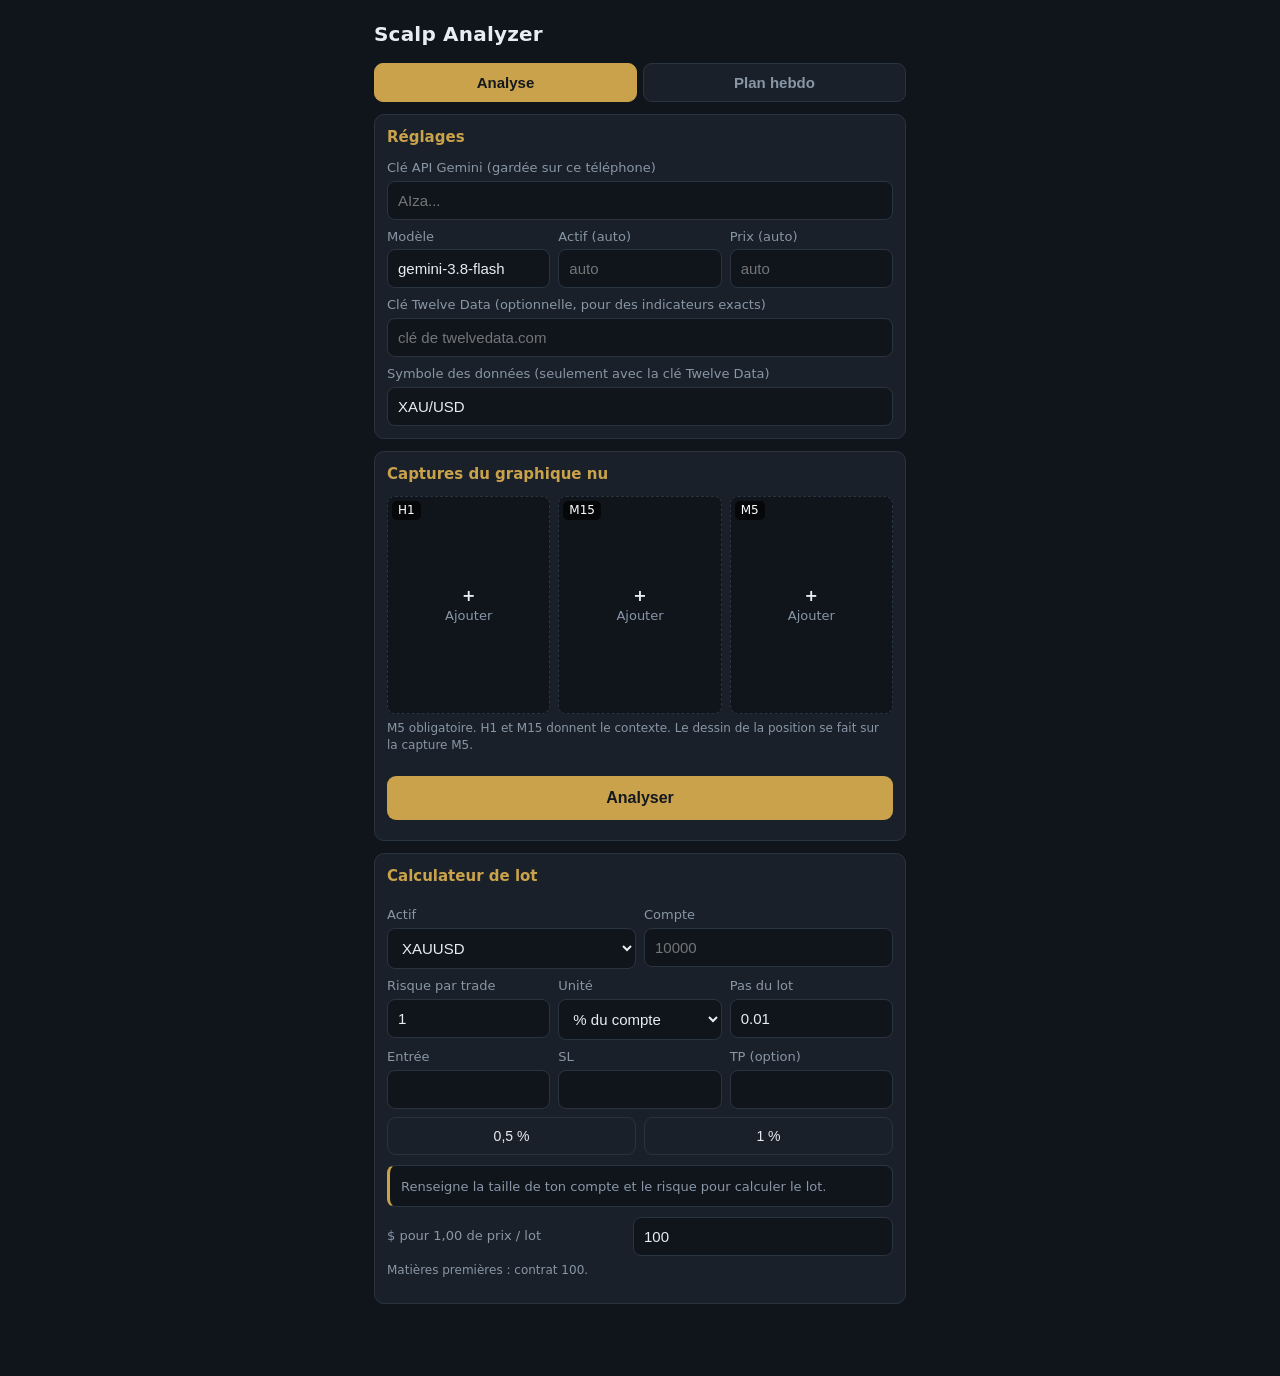
==== commit d4a29911: "Add files via upload" ====
--- a/index.html
+++ b/index.html
@@ -124,7 +124,7 @@
   <p class="note" id="indnote">Valeurs estimées visuellement par Gemini à partir des bougies. Ce sont des approximations, pas des calculs exacts.</p>
 </div>
 
-<div class="pan hide" id="hp"><h2>Historique</h2><div id="hl"></div></div>
+<div class="pan hide" id="hp"><h2>Historique</h2><a href="journal-dashboard.html" style="display:block;margin:-4px 0 8px;font-size:13px;color:var(--brass)">Ouvrir le tableau de bord →</a><div id="hl"></div></div>
 
 </div>
 <div id="viewP" class="hide"></div>
@@ -258,6 +258,22 @@
   return '\n\nDONNÉES DE MARCHÉ RÉELLES pour le symbole '+$('sym').value.trim()+' (calculées, exactes : elles priment sur ta lecture visuelle ; si l\'actif des captures est différent, ignore-les) :\n'+sumLine('H1',r.h1)+'\n'+sumLine('M15',r.m15)+'\n'+sumLine('M5',r.m5)+'\nDernières bougies M5 (date heure, ouverture haut bas clôture) :\n'+rows40+'\n\nConsigne : entrée, SL et TP doivent être cohérents avec ces prix réels et avec l\'ATR M5 (SL typique de 1 à 2 ATR). Mets "indicateurs":[] dans le JSON car l\'app les calcule elle-même.';
 }
 
+/* Détection automatique de l'actif : Gemini lit le nom sur la capture M5 (appel court) */
+async function detectAsset(key){
+  const body=JSON.stringify({contents:[{parts:[{text:'Lis sur cette capture de graphique le nom de l\'actif (ex. XAUUSD, US30, EURUSD, BTCUSD), en général en haut à gauche. Réponds UNIQUEMENT en JSON : {"actif":""}. Laisse vide si illisible.'},{inline_data:{mime_type:'image/jpeg',data:imgs.M5.toDataURL('image/jpeg',.7).split(',')[1]}}]}],generationConfig:{responseMimeType:'application/json',temperature:0}});
+  const ms=[$('model').value.trim(),'gemini-3.8-flash','gemini-3.7-flash','gemini-3.5-flash'].filter((m,i,a)=>m&&a.indexOf(m)===i);
+  for(const m of ms){
+    try{
+      const r=await fetch('https://generativelanguage.googleapis.com/v1beta/models/'+encodeURIComponent(m)+':generateContent?key='+encodeURIComponent(key),{method:'POST',headers:{'Content-Type':'application/json'},body});
+      if(!r.ok)continue;
+      const x=await r.json();
+      const t=x.candidates[0].content.parts.map(p=>p.text||'').join('').replace(/```json|```/g,'').trim();
+      return String(JSON.parse(t).actif||'').trim();
+    }catch(e){}
+  }
+  return '';
+}
+
 /* Analyse */
 $('price').addEventListener('input',()=>{$('price').dataset.auto=''});
 $('go').onclick=async()=>{
@@ -266,13 +282,20 @@
   const key=$('key').value.trim();
   if(!key){$('err').textContent='Entre ta clé API Gemini.';return}
   if(!imgs.M5){$('err').textContent='Ajoute au moins la capture M5.';return}
-  const tdk=$('tdkey').value.trim(),sym=$('sym').value.trim();
+  const tdk=$('tdkey').value.trim();let sym=$('sym').value.trim();
   st.set('key',key);st.set('model',$('model').value.trim());st.set('tdkey',tdk);st.set('sym',sym);
   $('go').disabled=true;$('go').textContent='Analyse en cours...';
   let wl=null;try{wl=await navigator.wakeLock.request('screen')}catch(e){}
   const t0=Date.now(),tick=setInterval(()=>{if($('go').textContent.indexOf('Analyse')===0)$('go').textContent='Analyse en cours... '+Math.round((Date.now()-t0)/1000)+' s'},1000);
-  real=null;let extra='',warn='';
+  real=null;let extra='',warn='',planSym=sym;
   try{
+    // Actif choisi automatiquement : champ « Actif » s'il est rempli, sinon lu par Gemini sur la capture M5
+    try{
+      const txt=$('asset').value.trim()||await detectAsset(key);
+      const rs=txt&&window.ScalpPlan&&ScalpPlan.resolveSymbol?ScalpPlan.resolveSymbol(txt):'';
+      if(rs){planSym=rs;$('sym').value=rs;sym=rs;st.set('sym',rs);const hp=await ScalpPlan.hasPlan(rs);$('asset').placeholder='auto · '+rs+(hp?' · plan hebdo ✓':' · sans plan hebdo')}
+      else{planSym='';$('asset').placeholder='auto · '+(txt||'actif non lu')+' (non reconnu)'}
+    }catch(e){}
     if(tdk&&sym){
       try{
         const [m5,m15,h1]=await Promise.all([fetchSeries(sym,'5min',tdk),fetchSeries(sym,'15min',tdk),fetchSeries(sym,'1h',tdk)]);
@@ -282,7 +305,7 @@
       }catch(e){warn='Données de marché indisponibles ('+e.message+'). Indicateurs estimés par Gemini.'}
     }
     const assetIn=$('asset').value.trim(),asset=assetIn||"non fourni : lis le nom de l'actif sur la capture (en haut à gauche du graphique)",price=$('price').value.trim()||"non fourni : lis-le sur la capture M5 (étiquette de prix de la dernière bougie, sur l'échelle de droite)";
-    try{if(window.ScalpPlan&&ScalpPlan.contextText)extra+=await ScalpPlan.contextText($('sym').value.trim())}catch(e){}
+    try{if(window.ScalpPlan&&ScalpPlan.contextText)extra+=await ScalpPlan.contextText(planSym)}catch(e){}
     const parts=[{text:PROMPT.replace('{ASSET}',asset).replace('{PRICE}',price)+extra}];
     for(const tf of ['H1','M15','M5']) if(imgs[tf]) parts.push({text:'Capture '+tf+' :'},{inline_data:{mime_type:'image/jpeg',data:imgs[tf].toDataURL('image/jpeg',.88).split(',')[1]}});
     let think=true;
@@ -311,7 +334,7 @@
     if(!j)throw new Error(last);
     const txt=j.candidates[0].content.parts.map(p=>p.text||'').join('').replace(/```json|```/g,'').trim();
     const d=JSON.parse(txt);
-    if(real&&d.actif_lu){const n=x=>String(x).toUpperCase().replace(/[^A-Z0-9]/g,'');const a=n(d.actif_lu),b=n(sym).slice(0,6);if(b&&!a.includes(b)){real=null;warn='Les données Twelve Data ('+sym+') ne correspondent pas à l\'actif des captures ('+d.actif_lu+') : indicateurs estimés par Gemini.'}}
+    if(real&&d.actif_lu){const n=x=>String(x).toUpperCase().replace(/[^A-Z0-9]/g,'');const a=n(d.actif_lu),b=n(sym).slice(0,6),rs=(window.ScalpPlan&&ScalpPlan.resolveSymbol)?ScalpPlan.resolveSymbol(d.actif_lu):'';if(rs?rs!==sym:(b&&!a.includes(b))){real=null;warn='Les données Twelve Data ('+sym+') ne correspondent pas à l\'actif des captures ('+d.actif_lu+') : indicateurs estimés par Gemini.'}}
     show(d);save(d,assetIn||d.actif_lu||'?');
     if(warn)$('err').textContent=warn;
   }catch(e){$('err').textContent='Échec : '+e.message}
@@ -411,7 +434,7 @@
   }
   draw(d,v);
   $('pnote').textContent='';
-  try{if(window.ScalpPlan&&ScalpPlan.noteFor)ScalpPlan.noteFor($('sym').value.trim(),d.actif_lu||'',+d.prix_lu).then(t=>{$('pnote').textContent=t||''}).catch(()=>{})}catch(e){}
+  try{if(window.ScalpPlan&&ScalpPlan.noteFor)ScalpPlan.noteFor(ScalpPlan.resolveSymbol?ScalpPlan.resolveSymbol(d.actif_lu||''):'',d.actif_lu||'',+d.prix_lu).then(t=>{$('pnote').textContent=t||''}).catch(()=>{})}catch(e){}
   $('res').scrollIntoView({behavior:'smooth'});
 }
 let SCALE=null;
@@ -504,8 +527,15 @@
     $('hl').appendChild(r)});
 }
 renderHist();
-if('serviceWorker' in navigator){navigator.serviceWorker.register('sw.js').catch(()=>{})}
+if('serviceWorker' in navigator){
+  const hadSW=!!navigator.serviceWorker.controller;
+  // Quand une nouvelle version de l'app est installée, la page se recharge seule (sauf pendant une analyse).
+  navigator.serviceWorker.addEventListener('controllerchange',()=>{if(!hadSW||window.__rl)return;window.__rl=1;const g=document.getElementById('go');if(!g||!g.disabled)location.reload()});
+  navigator.serviceWorker.register('sw.js',{updateViaCache:'none'}).then(r=>r.update()).catch(()=>{});
+}
 </script>
 <script src="plan.js"></script>
+<script src="lot.js?v=1"></script>
+<script src="journal.js?v=22"></script>
 </body>
 </html>
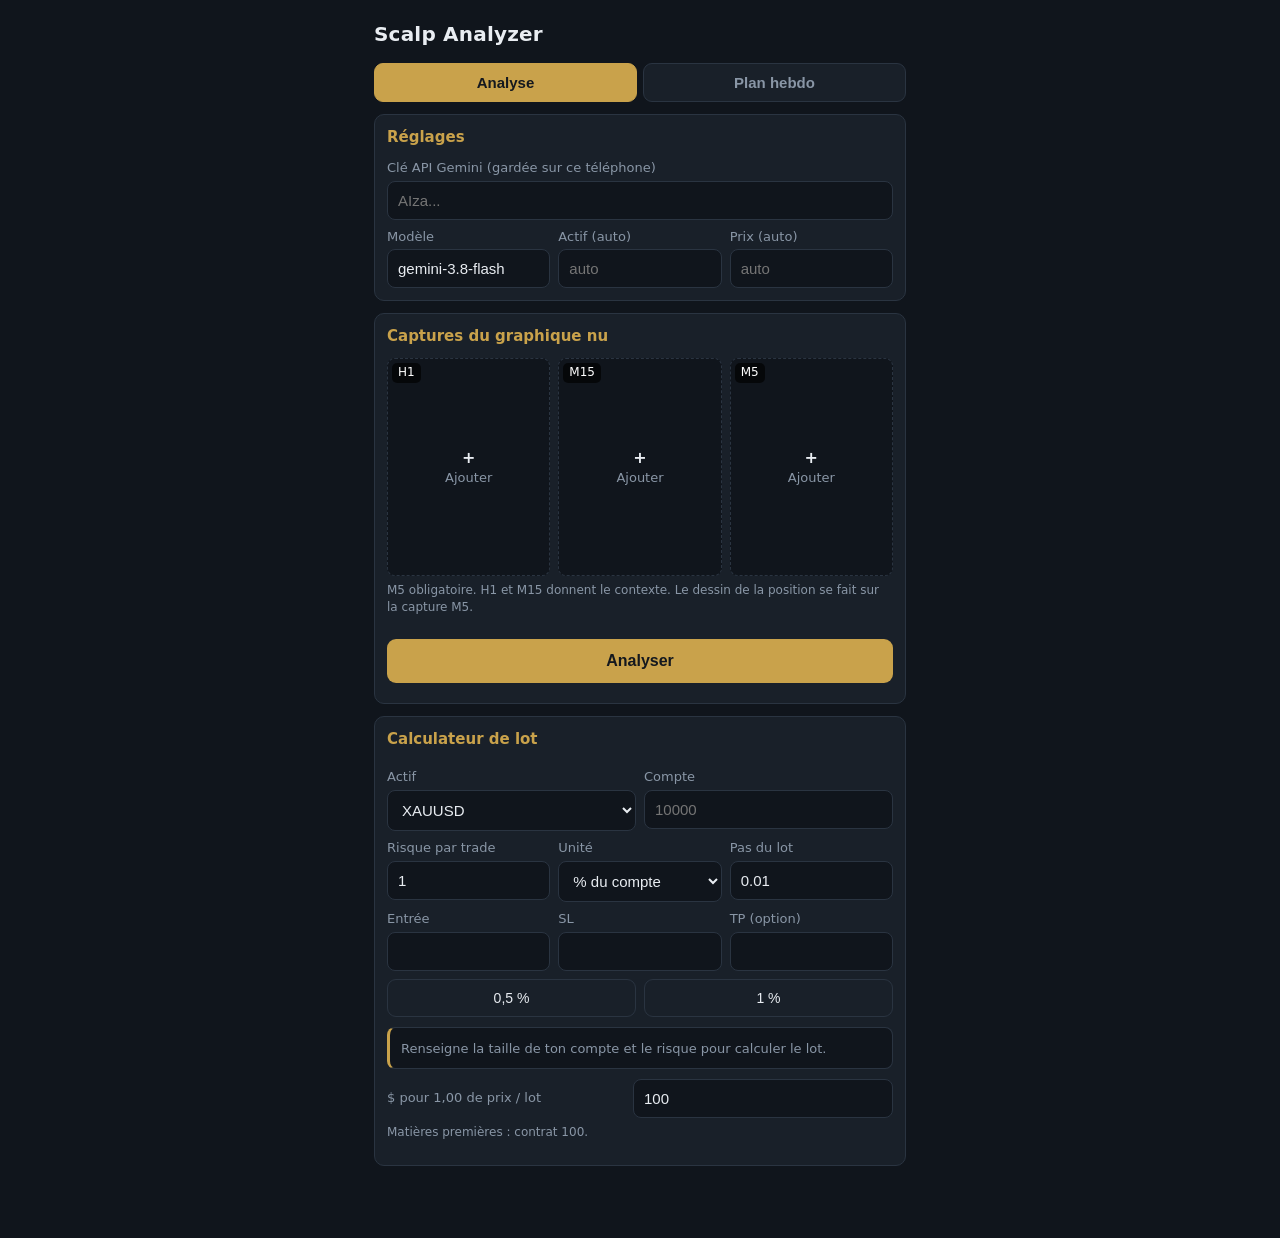
==== commit d19e5528: "Add files via upload" ====
--- a/index.html
+++ b/index.html
@@ -67,10 +67,6 @@
     <div><label for="asset">Actif (auto)</label><input id="asset" placeholder="auto"></div>
     <div><label for="price">Prix (auto)</label><input id="price" inputmode="decimal" placeholder="auto"></div>
   </div>
-  <label for="tdkey">Clé Twelve Data (optionnelle, pour des indicateurs exacts)</label>
-  <input id="tdkey" type="password" autocomplete="off" placeholder="clé de twelvedata.com">
-  <label for="sym">Symbole des données (seulement avec la clé Twelve Data)</label>
-  <input id="sym" placeholder="XAU/USD">
 </div>
 
 <div class="pan">
@@ -132,7 +128,7 @@
 <script>
 const $=id=>document.getElementById(id);
 const st={get(k,d){try{const v=localStorage.getItem(k);return v===null?d:v}catch(e){return d}},set(k,v){try{localStorage.setItem(k,v)}catch(e){}}};
-$('key').value=st.get('key','');$('model').value=st.get('model','gemini-3.8-flash');$('asset').value='';$('tdkey').value=st.get('tdkey','');$('sym').value=st.get('sym','XAU/USD');
+$('key').value=st.get('key','');$('model').value=st.get('model','gemini-3.8-flash');$('asset').value='';try{localStorage.removeItem('tdkey');localStorage.removeItem('sym')}catch(e){}
 const imgs={H1:null,M15:null,M5:null};
 
 const PROMPT=`Tu es un trader professionnel ICT/SMC et price action, spécialisé dans le scalping en M5.
@@ -179,7 +175,7 @@
 "overlay":{"entry_y":0,"sl_y":0,"tp_y":0,"zones":[{"type":"OB","label":"OB","pmin":0,"pmax":0,"ymin":0,"xmin":0,"ymax":0,"xmax":0}]}}`;
 
 /* Emplacements de captures */
-function loadImg(file){return new Promise((ok,ko)=>{const r=new FileReader();r.onerror=ko;r.onload=()=>{const im=new Image();im.onerror=ko;im.onload=()=>{const s=Math.min(1,1600/Math.max(im.width,im.height));const c=document.createElement('canvas');c.width=Math.round(im.width*s);c.height=Math.round(im.height*s);c.getContext('2d').drawImage(im,0,0,c.width,c.height);ok(c)};im.src=r.result};r.readAsDataURL(file)})}
+function loadImg(file){return new Promise((ok,ko)=>{const r=new FileReader();r.onerror=ko;r.onload=()=>{const im=new Image();im.onerror=ko;im.onload=()=>{const s=Math.min(1,1400/Math.max(im.width,im.height));const c=document.createElement('canvas');c.width=Math.round(im.width*s);c.height=Math.round(im.height*s);c.getContext('2d').drawImage(im,0,0,c.width,c.height);ok(c)};im.src=r.result};r.readAsDataURL(file)})}
 ['H1','M15','M5'].forEach(tf=>{
   const d=document.createElement('label');d.className='slot';d.style.margin=0;
   d.innerHTML=`<span class="tag">${tf}</span><span><b>+</b>Ajouter</span><input type="file" accept="image/*">`;
@@ -191,87 +187,20 @@
   $('slots').appendChild(d);
 });
 
-/* Indicateurs */
-let real=null;
-const fmt=n=>(n==null||isNaN(n))?'n/d':(Math.abs(n)>=100?n.toFixed(2):n.toFixed(4));
-async function fetchSeries(sym,iv,key){
-  const u='https://api.twelvedata.com/time_series?symbol='+encodeURIComponent(sym)+'&interval='+iv+'&outputsize=250&order=asc&apikey='+encodeURIComponent(key);
-  const r=await fetch(u),j=await r.json();
-  if(j.status==='error'||!j.values)throw new Error(j.message||('pas de données '+sym+' '+iv));
-  return j.values.map(v=>({t:v.datetime,o:+v.open,h:+v.high,l:+v.low,c:+v.close,v:+v.volume||0}));
-}
-function ema(a,p){const k=2/(p+1);let e=a.slice(0,p).reduce((x,y)=>x+y,0)/p;const o=Array(p-1).fill(null);o.push(e);for(let i=p;i<a.length;i++){e=a[i]*k+e*(1-k);o.push(e)}return o}
-function rsi(c,p=14){let g=0,l=0;for(let i=1;i<=p;i++){const d=c[i]-c[i-1];d>=0?g+=d:l-=d}g/=p;l/=p;for(let i=p+1;i<c.length;i++){const d=c[i]-c[i-1];g=(g*(p-1)+Math.max(d,0))/p;l=(l*(p-1)+Math.max(-d,0))/p}return l===0?100:100-100/(1+g/l)}
-function trArr(b){return b.map((x,i)=>i?Math.max(x.h-x.l,Math.abs(x.h-b[i-1].c),Math.abs(x.l-b[i-1].c)):x.h-x.l)}
-function atr(b,p=14){const t=trArr(b);let a=t.slice(1,p+1).reduce((x,y)=>x+y,0)/p;for(let i=p+1;i<t.length;i++)a=(a*(p-1)+t[i])/p;return a}
-function macd(c){const e1=ema(c,12),e2=ema(c,26),m=[];for(let i=0;i<c.length;i++)if(e1[i]!=null&&e2[i]!=null)m.push(e1[i]-e2[i]);const s=ema(m,9),L=m.length-1;return{m:m[L],s:s[L],h:m[L]-s[L]}}
-function stoch(b){const raw=[];for(let i=13;i<b.length;i++){const w=b.slice(i-13,i+1),hh=Math.max(...w.map(x=>x.h)),ll=Math.min(...w.map(x=>x.l));raw.push(hh===ll?50:100*(b[i].c-ll)/(hh-ll))}const k=[];for(let i=2;i<raw.length;i++)k.push((raw[i]+raw[i-1]+raw[i-2])/3);const n=k.length-1;return{k:k[n],d:(k[n]+k[n-1]+k[n-2])/3}}
-function adx(b,p=14){
-  const tr=[],pd=[],md=[];
-  for(let i=1;i<b.length;i++){const up=b[i].h-b[i-1].h,dn=b[i-1].l-b[i].l;pd.push(up>dn&&up>0?up:0);md.push(dn>up&&dn>0?dn:0);tr.push(Math.max(b[i].h-b[i].l,Math.abs(b[i].h-b[i-1].c),Math.abs(b[i].l-b[i-1].c)))}
-  const sm=a=>a.slice(0,p).reduce((x,y)=>x+y,0);
-  let T=sm(tr),P=sm(pd),M=sm(md),pi=0,mi=0;const dx=[];
-  for(let i=p-1;i<tr.length;i++){
-    if(i>p-1){T=T-T/p+tr[i];P=P-P/p+pd[i];M=M-M/p+md[i]}
-    pi=100*P/T;mi=100*M/T;dx.push(100*Math.abs(pi-mi)/((pi+mi)||1));
-  }
-  let a=dx.slice(0,p).reduce((x,y)=>x+y,0)/p;
-  for(let i=p;i<dx.length;i++)a=(a*(p-1)+dx[i])/p;
-  return{adx:a,pi,mi};
-}
-function hl(b,i,p){const w=b.slice(i-p+1,i+1);return(Math.max(...w.map(x=>x.h))+Math.min(...w.map(x=>x.l)))/2}
-function ichi(b){const n=b.length,i=n-27,a=(hl(b,i,9)+hl(b,i,26))/2,bb=hl(b,i,52);return{top:Math.max(a,bb),bot:Math.min(a,bb)}}
-function calc(b){
-  if(b.length<80)throw new Error('pas assez de bougies');
-  const c=b.map(x=>x.c),L=c.length-1,p=c[L];
-  const e50=ema(c,50)[L],e200=b.length>=200?ema(c,200)[L]:null;
-  const R=rsi(c),M=macd(c),S=stoch(b),A=adx(b),I=ichi(b),AT=atr(b);
-  const w=c.slice(-20),sma=w.reduce((x,y)=>x+y,0)/20,sd=Math.sqrt(w.reduce((x,y)=>x+(y-sma)**2,0)/20);
-  const pb=sd?(p-(sma-2*sd))/(4*sd):0.5;
-  const t=trArr(b.slice(-100)),atrAvg=t.reduce((x,y)=>x+y,0)/t.length;
-  const vols=b.map(x=>x.v),vOk=vols.slice(-20).some(v=>v>0);
-  const vr=vOk?(vols.slice(-5).reduce((x,y)=>x+y,0)/5)/((vols.slice(-25,-5).reduce((x,y)=>x+y,0)/20)||1):null;
-  const ref=e200!=null?e200:e50;
-  const trend=e200!=null?(p>e50&&e50>e200?1:p<e50&&e50<e200?-1:0):(p>e50?1:p<e50?-1:0);
-  return{p,e50,e200,R,M,S,A,I,AT,pb,atrRatio:AT/atrAvg,vr,trend};
-}
-function rows(r){
-  const B='bull',D='bear',N='neutral',o=[];
-  o.push({nom:'RSI (14)',valeur:r.R.toFixed(0),etat:r.R>70?'Suracheté':r.R<30?'Survendu':r.R>=50?'Haussier':'Baissier',sens:r.R>70?D:r.R<30?B:r.R>=50?B:D});
-  o.push({nom:'MACD',valeur:'',etat:r.M.h>0?'Haussier':'Baissier',sens:r.M.h>0?B:D});
-  o.push({nom:'Volume',valeur:'',etat:r.vr==null?'n/d':r.vr>1.2?'Élevé':r.vr<0.8?'Faible':'Normal',sens:N});
-  o.push({nom:'Tendance',valeur:'',etat:r.trend>0?'Haussier':r.trend<0?'Baissier':'Neutre',sens:r.trend>0?B:r.trend<0?D:N});
-  o.push({nom:'EMA 50/200',valeur:'',etat:r.e200==null?'n/d':r.e50>r.e200?'50 au-dessus de 200':'50 sous 200',sens:r.e200==null?N:r.e50>r.e200?B:D});
-  o.push({nom:'Bollinger',valeur:'',etat:r.pb<0.2?'Bas de bande':r.pb>0.8?'Haut de bande':'Milieu',sens:r.pb<0.2?B:r.pb>0.8?D:N});
-  o.push({nom:'Stochastique',valeur:r.S.k.toFixed(0),etat:r.S.k<20?'Survendu':r.S.k>80?'Suracheté':r.S.k>r.S.d?'Haussier':'Baissier',sens:r.S.k<20?B:r.S.k>80?D:r.S.k>r.S.d?B:D});
-  o.push({nom:'ADX',valeur:r.A.adx.toFixed(0),etat:r.A.adx>=25?'Forte tendance':r.A.adx>=20?'Tendance modérée':'Range',sens:r.A.adx>=20?(r.A.pi>r.A.mi?B:D):N});
-  o.push({nom:'Ichimoku',valeur:'',etat:r.p>r.I.top?'Au-dessus du nuage':r.p<r.I.bot?'Sous le nuage':'Dans le nuage',sens:r.p>r.I.top?B:r.p<r.I.bot?D:N});
-  o.push({nom:'ATR (14)',valeur:fmt(r.AT),etat:r.atrRatio>1.3?'Vol. haute':r.atrRatio<0.7?'Vol. basse':'Vol. normale',sens:N});
-  return o;
-}
-function sumLine(tf,r){
-  const T=r.trend>0?'haussière':r.trend<0?'baissière':'neutre';
-  return tf+' : prix '+fmt(r.p)+' | tendance '+T+' | EMA50 '+fmt(r.e50)+' | EMA200 '+fmt(r.e200)+' | RSI '+r.R.toFixed(0)+' | MACD hist '+fmt(r.M.h)+' | Stoch K '+r.S.k.toFixed(0)+' | ADX '+r.A.adx.toFixed(0)+' (+DI '+r.A.pi.toFixed(0)+', -DI '+r.A.mi.toFixed(0)+') | ATR '+fmt(r.AT)+' | %B Bollinger '+r.pb.toFixed(2)+' | nuage Ichimoku '+fmt(r.I.bot)+' à '+fmt(r.I.top);
-}
-function buildData(m5,r){
-  const rows40=m5.slice(-40).map(x=>x.t.slice(5,16)+' '+fmt(x.o)+' '+fmt(x.h)+' '+fmt(x.l)+' '+fmt(x.c)).join('\n');
-  return '\n\nDONNÉES DE MARCHÉ RÉELLES pour le symbole '+$('sym').value.trim()+' (calculées, exactes : elles priment sur ta lecture visuelle ; si l\'actif des captures est différent, ignore-les) :\n'+sumLine('H1',r.h1)+'\n'+sumLine('M15',r.m15)+'\n'+sumLine('M5',r.m5)+'\nDernières bougies M5 (date heure, ouverture haut bas clôture) :\n'+rows40+'\n\nConsigne : entrée, SL et TP doivent être cohérents avec ces prix réels et avec l\'ATR M5 (SL typique de 1 à 2 ATR). Mets "indicateurs":[] dans le JSON car l\'app les calcule elle-même.';
-}
-
+/* Les indicateurs restent estimés par Gemini à partir des captures. Twelve Data retiré : aucun appel externe de données de marché. */
 /* Détection automatique de l'actif : Gemini lit le nom sur la capture M5 (appel court) */
 async function detectAsset(key){
-  const body=JSON.stringify({contents:[{parts:[{text:'Lis sur cette capture de graphique le nom de l\'actif (ex. XAUUSD, US30, EURUSD, BTCUSD), en général en haut à gauche. Réponds UNIQUEMENT en JSON : {"actif":""}. Laisse vide si illisible.'},{inline_data:{mime_type:'image/jpeg',data:imgs.M5.toDataURL('image/jpeg',.7).split(',')[1]}}]}],generationConfig:{responseMimeType:'application/json',temperature:0}});
-  const ms=[$('model').value.trim(),'gemini-3.8-flash','gemini-3.7-flash','gemini-3.5-flash'].filter((m,i,a)=>m&&a.indexOf(m)===i);
-  for(const m of ms){
-    try{
-      const r=await fetch('https://generativelanguage.googleapis.com/v1beta/models/'+encodeURIComponent(m)+':generateContent?key='+encodeURIComponent(key),{method:'POST',headers:{'Content-Type':'application/json'},body});
-      if(!r.ok)continue;
-      const x=await r.json();
-      const t=x.candidates[0].content.parts.map(p=>p.text||'').join('').replace(/```json|```/g,'').trim();
-      return String(JSON.parse(t).actif||'').trim();
-    }catch(e){}
-  }
-  return '';
+  // Appel court unique : on évite de tester plusieurs modèles pour lire le symbole.
+  const model=$('model').value.trim()||'gemini-3.8-flash';
+  const body=JSON.stringify({contents:[{parts:[{text:'Lis le nom de l’actif sur cette capture M5, généralement en haut à gauche. Réponds uniquement en JSON : {"actif":"XAUUSD"}. Si illisible, laisse vide.'},{inline_data:{mime_type:'image/jpeg',data:imgs.M5.toDataURL('image/jpeg',.68).split(',')[1]}}]}],generationConfig:{responseMimeType:'application/json',temperature:0}});
+  const controller=new AbortController(),timer=setTimeout(()=>controller.abort(),8000);
+  try{
+    const r=await fetch('https://generativelanguage.googleapis.com/v1beta/models/'+encodeURIComponent(model)+':generateContent?key='+encodeURIComponent(key),{method:'POST',headers:{'Content-Type':'application/json'},body,signal:controller.signal});
+    if(!r.ok)return '';
+    const x=await r.json();
+    const t=(x.candidates?.[0]?.content?.parts||[]).map(p=>p.text||'').join('').replace(/```json|```/g,'').trim();
+    return String(JSON.parse(t).actif||'').trim();
+  }catch(e){return ''}finally{clearTimeout(timer)}
 }
 
 /* Analyse */
@@ -282,59 +211,49 @@
   const key=$('key').value.trim();
   if(!key){$('err').textContent='Entre ta clé API Gemini.';return}
   if(!imgs.M5){$('err').textContent='Ajoute au moins la capture M5.';return}
-  const tdk=$('tdkey').value.trim();let sym=$('sym').value.trim();
-  st.set('key',key);st.set('model',$('model').value.trim());st.set('tdkey',tdk);st.set('sym',sym);
+  st.set('key',key);st.set('model',$('model').value.trim());
   $('go').disabled=true;$('go').textContent='Analyse en cours...';
   let wl=null;try{wl=await navigator.wakeLock.request('screen')}catch(e){}
   const t0=Date.now(),tick=setInterval(()=>{if($('go').textContent.indexOf('Analyse')===0)$('go').textContent='Analyse en cours... '+Math.round((Date.now()-t0)/1000)+' s'},1000);
-  real=null;let extra='',warn='',planSym=sym;
+  let extra='',warn='',planSym='';
   try{
     // Actif choisi automatiquement : champ « Actif » s'il est rempli, sinon lu par Gemini sur la capture M5
     try{
       const txt=$('asset').value.trim()||await detectAsset(key);
       const rs=txt&&window.ScalpPlan&&ScalpPlan.resolveSymbol?ScalpPlan.resolveSymbol(txt):'';
-      if(rs){planSym=rs;$('sym').value=rs;sym=rs;st.set('sym',rs);const hp=await ScalpPlan.hasPlan(rs);$('asset').placeholder='auto · '+rs+(hp?' · plan hebdo ✓':' · sans plan hebdo')}
+      if(rs){planSym=rs;const hp=await ScalpPlan.hasPlan(rs);$('asset').placeholder='auto · '+rs+(hp?' · plan hebdo ✓':' · sans plan hebdo')}
       else{planSym='';$('asset').placeholder='auto · '+(txt||'actif non lu')+' (non reconnu)'}
     }catch(e){}
-    if(tdk&&sym){
-      try{
-        const [m5,m15,h1]=await Promise.all([fetchSeries(sym,'5min',tdk),fetchSeries(sym,'15min',tdk),fetchSeries(sym,'1h',tdk)]);
-        real={m5:calc(m5),m15:calc(m15),h1:calc(h1)};
-        $('price').value=fmt(m5[m5.length-1].c);$('price').dataset.auto='1';
-        extra=buildData(m5,real);
-      }catch(e){warn='Données de marché indisponibles ('+e.message+'). Indicateurs estimés par Gemini.'}
-    }
     const assetIn=$('asset').value.trim(),asset=assetIn||"non fourni : lis le nom de l'actif sur la capture (en haut à gauche du graphique)",price=$('price').value.trim()||"non fourni : lis-le sur la capture M5 (étiquette de prix de la dernière bougie, sur l'échelle de droite)";
     try{if(window.ScalpPlan&&ScalpPlan.contextText)extra+=await ScalpPlan.contextText(planSym)}catch(e){}
     const parts=[{text:PROMPT.replace('{ASSET}',asset).replace('{PRICE}',price)+extra}];
-    for(const tf of ['H1','M15','M5']) if(imgs[tf]) parts.push({text:'Capture '+tf+' :'},{inline_data:{mime_type:'image/jpeg',data:imgs[tf].toDataURL('image/jpeg',.88).split(',')[1]}});
+    for(const tf of ['H1','M15','M5']) if(imgs[tf]) parts.push({text:'Capture '+tf+' :'},{inline_data:{mime_type:'image/jpeg',data:imgs[tf].toDataURL('image/jpeg',.82).split(',')[1]}});
     let think=true;
     const mk=()=>JSON.stringify({contents:[{parts}],generationConfig:Object.assign({responseMimeType:'application/json',temperature:.3},think?{thinkingConfig:{thinkingLevel:'low'}}:{})});
-    const first=$('model').value.trim();
-    const models=[first].concat(['gemini-3.8-flash','gemini-3.7-flash','gemini-3.5-flash'].filter(m=>m!==first));
+    const first=$('model').value.trim()||'gemini-3.8-flash';
+    const models=[first, ...(['gemini-3.8-flash','gemini-3.7-flash','gemini-3.5-flash'].filter(m=>m!==first).slice(0,1))];
     let j=null,last='';
+    // Maximum : deux appels d'analyse, chacun plafonné à 60 s. Les critères de trading restent inchangés.
     for(let mi=0;mi<models.length&&!j;mi++){
-      for(let t=0;t<2&&!j;t++){
-        if(mi||t)$('go').textContent='Gemini surchargé, nouvel essai...';
-        try{
-          const r=await fetch('https://generativelanguage.googleapis.com/v1beta/models/'+encodeURIComponent(models[mi])+':generateContent?key='+encodeURIComponent(key),{method:'POST',headers:{'Content-Type':'application/json'},body:mk()});
-          const x=await r.json();
-          if(r.ok){j=x;break}
-          last=(x.error&&x.error.message)||('Erreur '+r.status);
-          if(r.status===400&&think&&/thinking/i.test(last)){think=false;t--;continue}
-          if(r.status===404)break;
-          if(![429,500,503,504].includes(r.status))throw new Error(last);
-        }catch(e){
-          if(e instanceof TypeError)last='Connexion interrompue : reste sur l\'app pendant l\'analyse';
-          else throw e;
+      const controller=new AbortController(),timer=setTimeout(()=>controller.abort(),60000);
+      try{
+        if(mi)$('go').textContent='Nouvel essai avec le modèle de secours...';
+        const r=await fetch('https://generativelanguage.googleapis.com/v1beta/models/'+encodeURIComponent(models[mi])+':generateContent?key='+encodeURIComponent(key),{method:'POST',headers:{'Content-Type':'application/json'},body:mk(),signal:controller.signal});
+        const x=await r.json();
+        if(r.ok){j=x;break}
+        last=(x.error&&x.error.message)||('Erreur '+r.status);
+        if(r.status===400&&think&&/thinking/i.test(last)){
+          // Certains modèles n'acceptent pas thinkingLevel : on retente une fois sans ce paramètre.
+          think=false;
+          if(mi===0){const retryController=new AbortController(),retryTimer=setTimeout(()=>retryController.abort(),60000);try{const rr=await fetch('https://generativelanguage.googleapis.com/v1beta/models/'+encodeURIComponent(models[mi])+':generateContent?key='+encodeURIComponent(key),{method:'POST',headers:{'Content-Type':'application/json'},body:mk(),signal:retryController.signal});const xx=await rr.json();if(rr.ok){j=xx;break}last=(xx.error&&xx.error.message)||('Erreur '+rr.status)}finally{clearTimeout(retryTimer)}}
         }
-        await new Promise(z=>setTimeout(z,2500));
-      }
+        if(![429,500,503,504].includes(r.status)&&!(r.status===400&&/thinking/i.test(last)))throw new Error(last);
+      }catch(e){last=e.name==='AbortError'?'Délai dépassé après 60 secondes. Réessaie avec une connexion stable.':(e instanceof TypeError?'Connexion interrompue : vérifie la connexion internet':e.message||String(e));}
+      finally{clearTimeout(timer)}
     }
     if(!j)throw new Error(last);
     const txt=j.candidates[0].content.parts.map(p=>p.text||'').join('').replace(/```json|```/g,'').trim();
     const d=JSON.parse(txt);
-    if(real&&d.actif_lu){const n=x=>String(x).toUpperCase().replace(/[^A-Z0-9]/g,'');const a=n(d.actif_lu),b=n(sym).slice(0,6),rs=(window.ScalpPlan&&ScalpPlan.resolveSymbol)?ScalpPlan.resolveSymbol(d.actif_lu):'';if(rs?rs!==sym:(b&&!a.includes(b))){real=null;warn='Les données Twelve Data ('+sym+') ne correspondent pas à l\'actif des captures ('+d.actif_lu+') : indicateurs estimés par Gemini.'}}
     show(d);save(d,assetIn||d.actif_lu||'?');
     if(warn)$('err').textContent=warn;
   }catch(e){$('err').textContent='Échec : '+e.message}
@@ -410,9 +329,9 @@
   $('conf').innerHTML='';(d.confluences||[]).forEach(x=>{const li=document.createElement('li');li.textContent=x;$('conf').appendChild(li)});
   $('att').textContent=d.attente?('À surveiller : '+d.attente):'';
   $('inv').textContent=d.invalidation?'Invalidation : '+d.invalidation:'';
-  const ind=real?rows(real.m5):(Array.isArray(d.indicateurs)?d.indicateurs:[]);
+  const ind=Array.isArray(d.indicateurs)?d.indicateurs:[];
   const bias=x=>x.trend>0?'haussier':x.trend<0?'baissier':'neutre';
-  $('indnote').textContent=real?('Indicateurs M5 calculés sur données de marché réelles. Biais M15 : '+bias(real.m15)+', H1 : '+bias(real.h1)+'.'):'Valeurs estimées visuellement par Gemini à partir des bougies. Ce sont des approximations, pas des calculs exacts.';
+  $('indnote').textContent='Valeurs estimées visuellement par Gemini à partir des bougies. Ce sont des approximations, pas des calculs exacts.';
   $('ind').classList.toggle('hide',!ind.length);$('il').innerHTML='';
   ind.forEach(i=>{const r=document.createElement('div');r.className='ir';const a=document.createElement('span');a.textContent=(i.nom||'')+(i.valeur&&i.valeur!=='?'?' '+i.valeur:'');const b=document.createElement('span');b.className='pill '+({bull:'bull',bear:'bear'}[i.sens]||'neu');b.textContent=i.etat||'';r.append(a,b);$('il').appendChild(r)});
   $('pat').textContent=d.pattern?'Pattern détecté : '+d.pattern:'';
